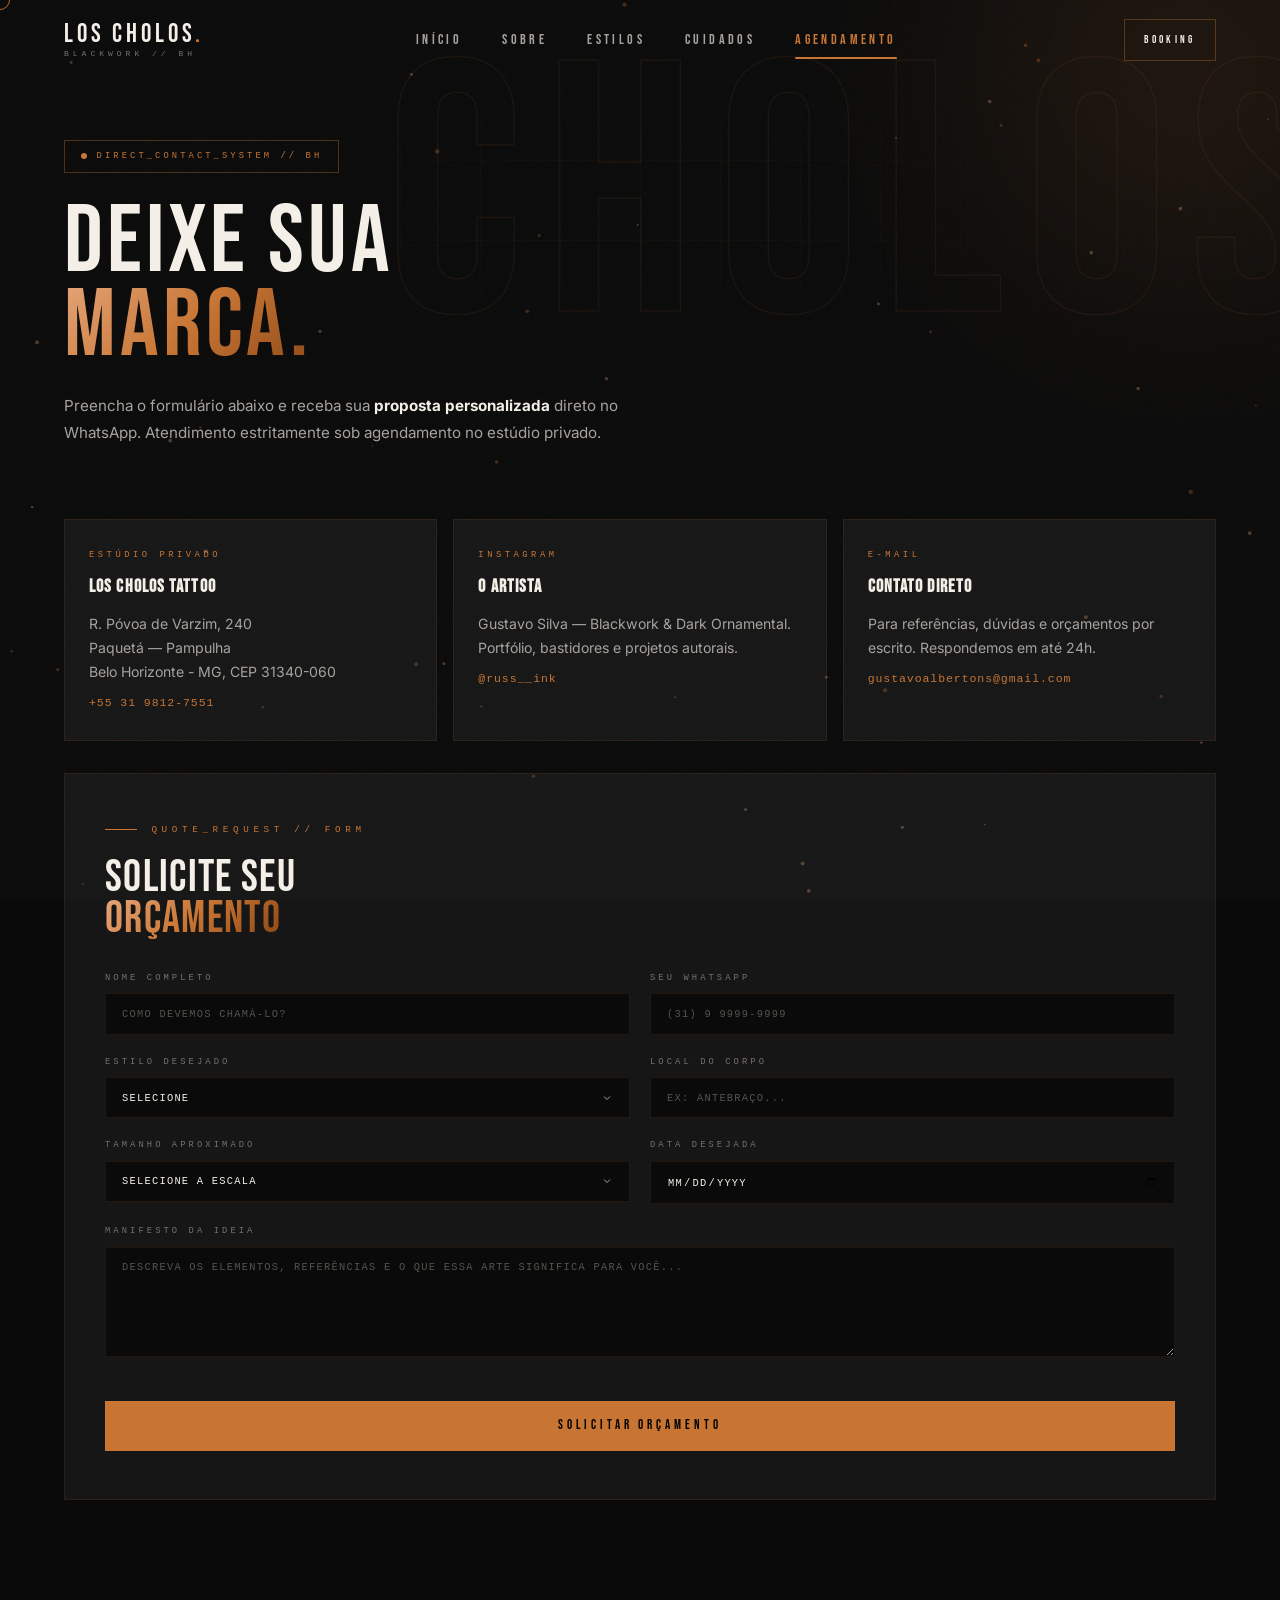
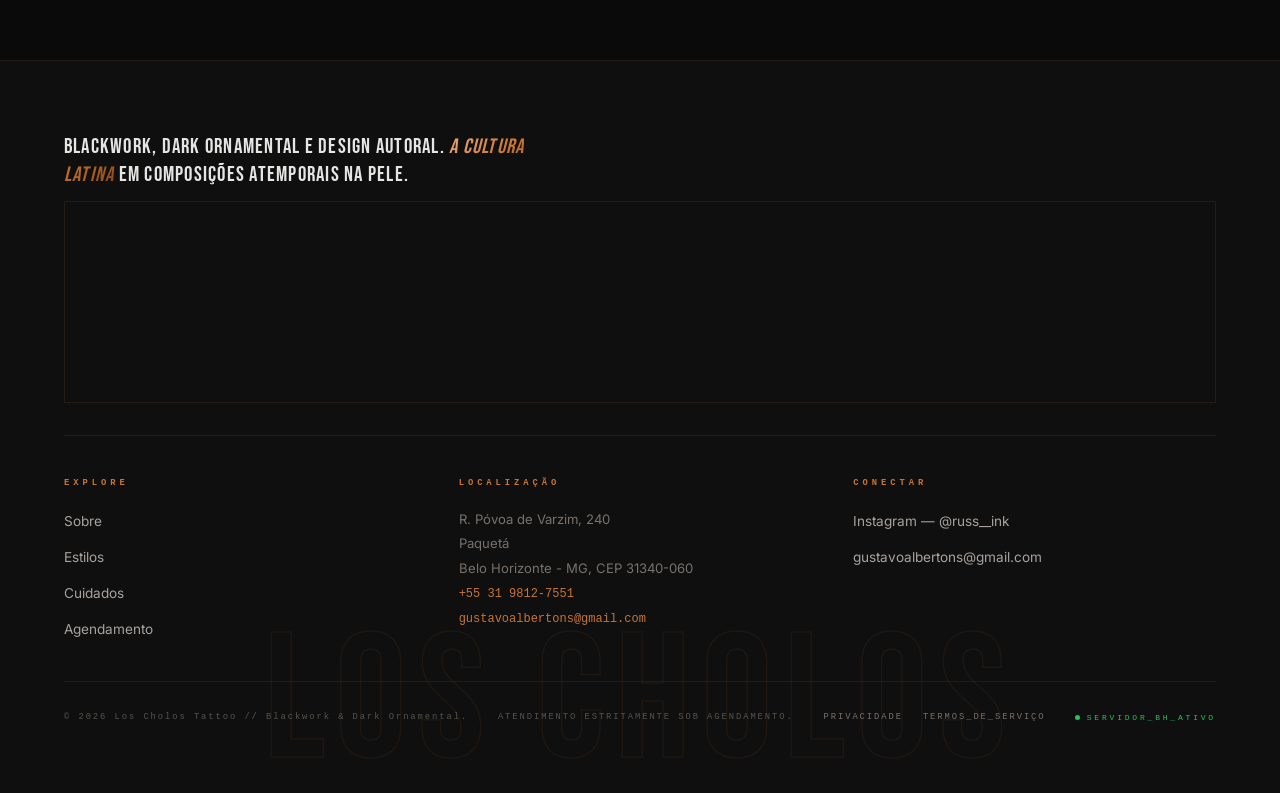
==== agendamento.html @ bd68d91f "Update all pages with new content from C:\gu\ docs" ====
<!DOCTYPE html>
<html lang="pt-BR">
<head>
  <meta charset="UTF-8" />
  <meta name="viewport" content="width=device-width, initial-scale=1.0" />
  <title>Agendamento | Los Cholos Tattoo</title>
  <meta name="description" content="Solicite seu orçamento no Los Cholos Tattoo. Preencha o formulário e receba o atendimento pelo WhatsApp. Estúdio privado em Belo Horizonte - MG." />
  <link rel="icon" href="data:image/svg+xml,%3Csvg xmlns='http://www.w3.org/2000/svg' viewBox='0 0 24 24' fill='%23f59e0b' stroke='%23000000' stroke-width='1.5' stroke-linecap='round' stroke-linejoin='round'%3E%3Cpath d='M11.562 3.266a.5.5 0 0 1 .876 0L15.39 8.87a1 1 0 0 0 1.516.294L21.183 5.5a.5.5 0 0 1 .798.519l-2.834 10.246a1 1 0 0 1-.956.734H5.81a1 1 0 0 1-.957-.734L2.02 6.02a.5.5 0 0 1 .798-.518l4.276 3.664a1 1 0 0 0 1.516-.294z'/%3E%3C/svg%3E" />
  <link rel="stylesheet" href="css/style.css" />
</head>
<body data-page="contact">

  <canvas id="particles-canvas"></canvas>

  <!-- ================= PAGE HERO ================= -->
  <section class="page-hero">
    <span class="watermark wm-page">CHOLOS</span>
    <span class="grid-bg"></span>
    <span class="blob" style="width:420px;height:420px;top:-140px;right:-120px"></span>
    <div class="container" style="position:relative;z-index:1">
      <div class="badge reveal"><span class="dot"></span> Direct_Contact_System // BH</div>
      <h1 class="h-page reveal" style="--rd:.1s;margin-top:1.75rem">Deixe sua<br /><span class="grad">Marca.</span></h1>
      <p class="lead reveal" style="--rd:.2s;margin-top:1.5rem">
        Preencha o formulário abaixo e receba sua <strong>proposta personalizada</strong> direto no WhatsApp. Atendimento estritamente sob agendamento no estúdio privado.
      </p>
    </div>
  </section>

  <!-- ================= CONTATOS ================= -->
  <section class="section" style="padding-top:1rem">
    <div class="container">
      <div class="contact-grid">
        <div class="frame overlay-slide contact-card reveal">
          <span class="label">Estúdio Privado</span>
          <h3>Los Cholos Tattoo</h3>
          <p>R. Póvoa de Varzim, 240<br />Paquetá — Pampulha<br />Belo Horizonte - MG, CEP 31340-060</p>
          <a data-wa="" target="_blank" rel="noopener">+55 31 9812-7551</a>
        </div>
        <div class="frame overlay-slide contact-card reveal" style="--rd:.1s">
          <span class="label">Instagram</span>
          <h3>O Artista</h3>
          <p>Gustavo Silva — Blackwork &amp; Dark Ornamental. Portfólio, bastidores e projetos autorais.</p>
          <a href="https://www.instagram.com/russ__ink/" target="_blank" rel="noopener">@russ__ink</a>
        </div>
        <div class="frame overlay-slide contact-card reveal" style="--rd:.2s">
          <span class="label">E-mail</span>
          <h3>Contato Direto</h3>
          <p>Para referências, dúvidas e orçamentos por escrito. Respondemos em até 24h.</p>
          <a href="mailto:gustavoalbertons@gmail.com">gustavoalbertons@gmail.com</a>
        </div>
      </div>

      <!-- ================= FORMULÁRIO ================= -->
      <div class="frame form-card reveal">
        <div class="section-head" style="margin-bottom:2rem">
          <span class="eyebrow">Quote_Request // Form</span>
          <h2 class="h-section" style="margin-top:1.2rem;font-size:clamp(1.8rem,4vw,2.8rem)">Solicite seu<br /><span class="grad">Orçamento</span></h2>
        </div>

        <form id="quote-form" class="form-grid" novalidate>
          <div class="field">
            <label for="q-name">Nome Completo</label>
            <input id="q-name" name="name" type="text" placeholder="COMO DEVEMOS CHAMÁ-LO?" required autocomplete="name" />
          </div>

          <div class="field">
            <label for="q-whats">Seu WhatsApp</label>
            <input id="q-whats" name="whats" type="tel" placeholder="(31) 9 9999-9999" autocomplete="tel" />
          </div>

          <div class="field">
            <label for="q-style">Estilo Desejado</label>
            <select id="q-style" name="style" required>
              <option value="" selected disabled>SELECIONE</option>
              <option>Blackwork</option>
              <option>Dark Ornamental</option>
              <option>Chicano / Cultura Latina</option>
              <option>Projeto Autoral (Custom)</option>
              <option>Fechamento (Projeto Completo)</option>
              <option>Outro</option>
            </select>
          </div>

          <div class="field">
            <label for="q-placement">Local do Corpo</label>
            <input id="q-placement" name="placement" type="text" placeholder="EX: ANTEBRAÇO..." />
          </div>

          <div class="field">
            <label for="q-size">Tamanho Aproximado</label>
            <select id="q-size" name="size">
              <option value="" selected disabled>SELECIONE A ESCALA</option>
              <option>Pequeno (até 10cm)</option>
              <option>Médio (10-20cm)</option>
              <option>Grande (acima de 20cm)</option>
              <option>Fechamento — Projeto Completo</option>
            </select>
          </div>

          <div class="field">
            <label for="q-date">Data Desejada</label>
            <input id="q-date" name="date" type="date" />
          </div>

          <div class="field full">
            <label for="q-idea">Manifesto da Ideia</label>
            <textarea id="q-idea" name="idea" placeholder="DESCREVA OS ELEMENTOS, REFERÊNCIAS E O QUE ESSA ARTE SIGNIFICA PARA VOCÊ..."></textarea>
          </div>

          <div class="field full">
            <button type="submit" class="btn form-submit">Solicitar Orçamento</button>
          </div>
        </form>
      </div>
    </div>
  </section>

  <script src="js/data.js"></script>
  <script src="js/particles.js"></script>
  <script src="js/main.js"></script>
  <script src="js/contact.js"></script>
</body>
</html>
---- css/style.css ----
/* =========================================================
   LOS CHOLOS TATTOO — Gustavo Silva
   Redesign: Copper / Terracotta palette
   Accent: #C87533 copper | Base: #0a0a0a
   ========================================================= */

@import url('https://fonts.googleapis.com/css2?family=Bebas+Neue&family=Inter:wght@300;400;500;600;700&display=swap');

:root {
  --bg: #0a0a0a;
  --bg-2: #0f0f0f;
  --bg-3: #161616;
  --copper: #C87533;
  --copper-light: #E8A87C;
  --copper-dark: #8B4513;
  --cream: #F5F0E8;
  --white: #ffffff;
  --stone-200: #e7e5e4;
  --stone-300: #d6d3d1;
  --stone-400: #a8a29e;
  --stone-500: #78716c;
  --stone-600: #57534e;
  --stone-800: #292524;
  --red: #ef4444;
  --line: rgba(200, 117, 51, 0.12);
  --line-strong: rgba(200, 117, 51, 0.35);
  --font-display: 'Bebas Neue', Impact, 'Arial Black', sans-serif;
  --font-body: 'Inter', ui-sans-serif, system-ui, sans-serif;
  --font-mono: 'SF Mono', 'Fira Code', 'Cascadia Code', monospace;
  --ease: cubic-bezier(0.16, 1, 0.3, 1);
  --ease-out: cubic-bezier(0.22, 1, 0.36, 1);
}

*, *::before, *::after { box-sizing: border-box; margin: 0; padding: 0; }

html { scroll-behavior: smooth; }

body {
  background: var(--bg);
  color: var(--cream);
  font-family: var(--font-body);
  -webkit-font-smoothing: antialiased;
  overflow-x: hidden;
  line-height: 1.65;
  font-weight: 400;
}

img, video { display: block; max-width: 100%; }

a { color: inherit; text-decoration: none; }

button { font: inherit; color: inherit; background: none; border: 0; cursor: pointer; }

::selection { background: var(--copper); color: #000; }

/* ---------- noise overlay ---------- */
.noise {
  position: fixed;
  inset: 0;
  z-index: 9999;
  pointer-events: none;
  opacity: 0.035;
  background-image: url("data:image/svg+xml,%3Csvg viewBox='0 0 256 256' xmlns='http://www.w3.org/2000/svg'%3E%3Cfilter id='n'%3E%3CfeTurbulence type='fractalNoise' baseFrequency='0.9' numOctaves='4' stitchTiles='stitch'/%3E%3C/filter%3E%3Crect width='100%25' height='100%25' filter='url(%23n)' opacity='1'/%3E%3C/svg%3E");
  background-size: 180px;
}

/* ---------- grid background ---------- */
.grid-bg {
  position: absolute;
  inset: 0;
  pointer-events: none;
  background-image:
    linear-gradient(to right, rgba(200, 117, 51, 0.04) 1px, transparent 1px),
    linear-gradient(to bottom, rgba(200, 117, 51, 0.04) 1px, transparent 1px);
  background-size: 80px 80px;
  mask-image: radial-gradient(ellipse 60% 50% at 50% 40%, #000 20%, transparent 70%);
  -webkit-mask-image: radial-gradient(ellipse 60% 50% at 50% 40%, #000 20%, transparent 70%);
}

/* ---------- blob ---------- */
.blob {
  position: absolute;
  border-radius: 50%;
  filter: blur(120px);
  pointer-events: none;
  opacity: 0.12;
  background: var(--copper);
}

/* ---------- layout ---------- */
.container { width: 100%; max-width: 78rem; margin: 0 auto; padding: 0 1.5rem; }
@media (min-width: 1024px) { .container { padding: 0 3rem; } }

.grid-2 { display: grid; gap: 3rem; align-items: start; }
@media (min-width: 1024px) { .grid-2 { grid-template-columns: 1fr 1fr; gap: 4rem; } }

.grid-3 { display: grid; gap: 1.5rem; }
@media (min-width: 768px) { .grid-3 { grid-template-columns: repeat(3, 1fr); } }

section { position: relative; }

/* ---------- HEADER ---------- */
.site-header {
  position: fixed;
  top: 0; left: 0; right: 0;
  z-index: 100;
  transition: all 0.5s var(--ease);
  border-bottom: 1px solid transparent;
}
.site-header.scrolled {
  background: rgba(10, 10, 10, 0.92);
  -webkit-backdrop-filter: blur(20px);
  backdrop-filter: blur(20px);
  border-color: var(--line);
}
.header-inner {
  display: flex;
  align-items: center;
  justify-content: space-between;
  height: 80px;
}

/* logo */
.logo { display: flex; flex-direction: column; line-height: 1; gap: 3px; }
.logo-name {
  font-family: var(--font-display);
  font-size: 1.6rem;
  letter-spacing: 0.15em;
  text-transform: uppercase;
  color: var(--cream);
}
.logo-name .dot { color: var(--copper); }
.logo-tag {
  font-family: var(--font-mono);
  font-size: 0.5rem;
  letter-spacing: 0.5em;
  color: var(--stone-500);
  text-transform: uppercase;
}

/* nav */
.nav-desktop { display: none; align-items: center; gap: 2.5rem; }
.nav-link {
  position: relative;
  font-family: var(--font-display);
  font-size: 0.85rem;
  letter-spacing: 0.25em;
  text-transform: uppercase;
  color: var(--stone-400);
  padding: 0.5rem 0;
  transition: color 0.3s;
}
.nav-link:hover { color: var(--white); }
.nav-link.active { color: var(--copper); }
.nav-link.active::after {
  content: "";
  position: absolute;
  left: 0; right: 0; bottom: 0;
  height: 2px;
  background: var(--copper);
  border-radius: 1px;
}

.header-actions { display: flex; align-items: center; gap: 1rem; }
.header-actions .icon-link { color: var(--stone-300); transition: color 0.3s; display: none; }
.header-actions .icon-link:hover { color: var(--copper); }

/* ---------- BUTTONS ---------- */
.btn {
  position: relative;
  display: inline-flex;
  align-items: center;
  justify-content: center;
  gap: 0.6rem;
  padding: 0.9rem 2rem;
  background: var(--copper);
  color: #000;
  font-family: var(--font-display);
  font-size: 0.82rem;
  letter-spacing: 0.3em;
  text-transform: uppercase;
  border-radius: 0;
  overflow: hidden;
  isolation: isolate;
  transition: all 0.4s var(--ease);
  white-space: nowrap;
}
.btn::before {
  content: "";
  position: absolute;
  inset: 0;
  z-index: -1;
  background: var(--copper-dark);
  transform: scaleX(0);
  transform-origin: right;
  transition: transform 0.5s var(--ease);
}
.btn:hover { color: var(--cream); }
.btn:hover::before { transform: scaleX(1); transform-origin: left; }
.btn svg { width: 14px; height: 14px; flex-shrink: 0; }

.btn-outline {
  background: transparent;
  color: var(--cream);
  border: 1px solid var(--line-strong);
}
.btn-outline::before { background: var(--copper); }
.btn-outline:hover { color: #000; }

.btn-sm { padding: 0.65rem 1.2rem; font-size: 0.7rem; }

/* burger */
.burger {
  display: flex;
  flex-direction: column;
  gap: 5px;
  padding: 8px;
}
.burger span {
  width: 24px; height: 2px;
  background: var(--cream);
  transition: transform 0.4s var(--ease), opacity 0.3s;
  border-radius: 1px;
}
.burger.open span:nth-child(1) { transform: translateY(7px) rotate(45deg); }
.burger.open span:nth-child(2) { opacity: 0; }
.burger.open span:nth-child(3) { transform: translateY(-7px) rotate(-45deg); }

@media (min-width: 1024px) {
  .nav-desktop { display: flex; }
  .header-actions .icon-link { display: inline-flex; }
  .burger { display: none; }
}

/* ---------- MOBILE DRAWER ---------- */
.drawer {
  position: fixed;
  inset: 0;
  z-index: 99;
  background: rgba(10, 10, 10, 0.98);
  -webkit-backdrop-filter: blur(24px);
  backdrop-filter: blur(24px);
  display: flex;
  flex-direction: column;
  justify-content: space-between;
  padding: 100px 2rem 2.5rem;
  transform: translateX(100%);
  transition: transform 0.6s var(--ease-out);
}
.drawer.open { transform: translateX(0); }
.drawer-nav { display: flex; flex-direction: column; gap: 0.25rem; }
.drawer-nav a {
  font-family: var(--font-display);
  font-size: 2.8rem;
  letter-spacing: 0.08em;
  text-transform: uppercase;
  padding: 0.35rem 0;
  color: var(--stone-400);
  transition: color 0.3s, transform 0.3s var(--ease);
  display: flex;
  align-items: baseline;
  gap: 1rem;
}
.drawer-nav a small {
  font-family: var(--font-mono);
  font-size: 0.55rem;
  letter-spacing: 0.2em;
  color: var(--copper);
}
.drawer-nav a:hover, .drawer-nav a.active { color: var(--white); transform: translateX(10px); }
.drawer-social {
  border-top: 1px solid var(--line);
  padding-top: 1.5rem;
  display: flex;
  flex-direction: column;
  gap: 0.75rem;
}
.drawer-social .label {
  font-family: var(--font-mono);
  font-size: 0.55rem;
  letter-spacing: 0.4em;
  color: var(--stone-500);
}
.drawer-social a {
  font-family: var(--font-display);
  letter-spacing: 0.15em;
  color: var(--stone-300);
}
.drawer-social a:hover { color: var(--copper); }

/* ---------- BADGES ---------- */
.badge {
  display: inline-flex;
  align-items: center;
  gap: 0.6rem;
  padding: 0.5rem 1rem;
  border: 1px solid var(--line-strong);
  font-family: var(--font-mono);
  font-size: 0.55rem;
  letter-spacing: 0.35em;
  text-transform: uppercase;
  color: var(--copper);
}
.badge .dot {
  width: 6px; height: 6px;
  border-radius: 50%;
  background: var(--copper);
  animation: pulse 2s infinite;
}
@keyframes pulse {
  0%, 100% { box-shadow: 0 0 0 0 rgba(200, 117, 51, 0.5); opacity: 1; }
  50% { box-shadow: 0 0 0 6px rgba(200, 117, 51, 0); opacity: 0.6; }
}

.eyebrow {
  font-family: var(--font-mono);
  font-size: 0.58rem;
  letter-spacing: 0.5em;
  text-transform: uppercase;
  color: var(--copper);
  display: flex;
  align-items: center;
  gap: 0.9rem;
}
.eyebrow::before { content: ""; width: 32px; height: 1px; background: var(--copper); }

/* ---------- HEADINGS ---------- */
.grad {
  background: linear-gradient(135deg, var(--copper-light) 0%, var(--copper) 50%, var(--copper-dark) 100%);
  -webkit-background-clip: text;
  background-clip: text;
  color: transparent;
}

.h-hero {
  font-family: var(--font-display);
  font-size: clamp(3.5rem, 11vw, 8rem);
  font-weight: 400;
  line-height: 0.88;
  letter-spacing: 0.04em;
  text-transform: uppercase;
}
.h-hero .ital { font-style: italic; letter-spacing: 0.02em; }

.h-section {
  font-family: var(--font-display);
  font-size: clamp(2.6rem, 7vw, 5rem);
  font-weight: 400;
  line-height: 0.92;
  letter-spacing: 0.03em;
  text-transform: uppercase;
}
.h-page {
  font-family: var(--font-display);
  font-size: clamp(3rem, 8vw, 6rem);
  font-weight: 400;
  line-height: 0.88;
  letter-spacing: 0.04em;
  text-transform: uppercase;
}

/* ---------- WATERMARK ---------- */
.watermark {
  position: absolute;
  z-index: 0;
  font-family: var(--font-display);
  font-weight: 400;
  line-height: 1;
  letter-spacing: 0.06em;
  color: transparent;
  -webkit-text-stroke: 1.5px rgba(200, 117, 51, 0.08);
  opacity: 1;
  pointer-events: none;
  user-select: none;
  white-space: nowrap;
}
.wm-hero { top: 8%; left: -3%; font-size: 35vw; }
.wm-page { top: 5%; right: -5%; font-size: 28vw; }
.wm-footer { font-size: 14vw; left: 50%; transform: translateX(-50%); bottom: 0; }

/* ---------- HERO ---------- */
.hero {
  min-height: 100vh;
  display: flex;
  align-items: center;
  padding: 100px 0 60px;
  overflow: hidden;
}
.hero-inner {
  position: relative;
  z-index: 1;
  display: grid;
  gap: 3rem;
  align-items: center;
}
@media (min-width: 1024px) { .hero-inner { grid-template-columns: 1.15fr 0.85fr; } }

.hero-badge { margin-bottom: 2rem; }

.hero h1 { margin: 1.5rem 0 1.2rem; }

.hero-sub {
  font-family: var(--font-mono);
  font-size: 0.65rem;
  letter-spacing: 0.55em;
  text-transform: uppercase;
  color: var(--stone-400);
}

.hero-bio {
  color: var(--stone-400);
  max-width: 32rem;
  margin: 1.5rem 0 2.5rem;
  font-size: 0.95rem;
  line-height: 1.75;
}
.hero-bio strong { color: var(--cream); font-weight: 600; }

.hero-cta { display: flex; flex-wrap: wrap; gap: 1rem; }

/* artist portrait */
.hero-visual { position: relative; }
.hero-img-wrap {
  position: relative;
  overflow: hidden;
}
.hero-img-wrap::after {
  content: "";
  position: absolute; inset: 0;
  background: linear-gradient(to top, var(--bg) 2%, transparent 35%);
}
.hero-img {
  width: 100%;
  aspect-ratio: 3 / 4;
  object-fit: cover;
  filter: grayscale(0.85) brightness(0.8) contrast(1.15);
  transition: filter 0.8s var(--ease);
}
.hero-img-wrap:hover .hero-img { filter: grayscale(0) brightness(1) contrast(1); }

.float-badge {
  position: absolute;
  left: -1rem; bottom: 2rem;
  background: var(--copper);
  color: #000;
  padding: 1rem 1.3rem;
  display: flex;
  flex-direction: column;
  z-index: 2;
  animation: float 6s ease-in-out infinite;
  box-shadow: 0 0 50px -12px rgba(200, 117, 51, 0.45);
}
.float-badge b {
  font-family: var(--font-display);
  font-size: 1.8rem;
  letter-spacing: 0.02em;
  line-height: 1;
}
.float-badge span {
  font-family: var(--font-mono);
  font-size: 0.5rem;
  letter-spacing: 0.25em;
  text-transform: uppercase;
}
@keyframes float { 0%, 100% { transform: translateY(0); } 50% { transform: translateY(-10px); } }

/* ---------- MARQUEE ---------- */
.marquee {
  overflow: hidden;
  border-top: 1px solid var(--line);
  border-bottom: 1px solid var(--line);
  padding: 1rem 0;
  background: var(--bg-2);
}
.marquee-track {
  display: flex;
  width: max-content;
  animation: marquee 35s linear infinite;
}
.marquee:hover .marquee-track { animation-play-state: paused; }
.marquee-item {
  display: flex;
  align-items: center;
  gap: 2rem;
  padding-right: 2rem;
  font-family: var(--font-display);
  font-size: 1.1rem;
  letter-spacing: 0.4em;
  text-transform: uppercase;
  color: var(--copper);
  white-space: nowrap;
}
.marquee-item em { font-style: normal; color: var(--cream); }
.marquee-item .star { color: var(--stone-600); font-size: 0.7rem; }
@keyframes marquee { to { transform: translateX(-50%); } }

/* ---------- REVEAL ---------- */
.reveal {
  opacity: 0;
  transform: translateY(24px);
  transition: opacity 0.8s var(--ease-out), transform 0.8s var(--ease-out);
  transition-delay: var(--rd, 0s);
}
.reveal.is-visible { opacity: 1; transform: none; }

/* ---------- SECTION ---------- */
.section { padding: 6rem 0; }
.section-head { margin-bottom: 3rem; }
.section-head .eyebrow { margin-bottom: 1.2rem; }

/* ---------- FRAME / CARD ---------- */
.frame {
  position: relative;
  border: 1px solid var(--line);
  background: var(--bg-3);
  transition: border-color 0.5s var(--ease), transform 0.5s var(--ease);
}
.frame:hover { border-color: var(--line-strong); }

.frame::before, .frame::after {
  content: "";
  position: absolute;
  width: 0; height: 0;
  border: 2px solid var(--copper);
  opacity: 0;
  transition: all 0.5s var(--ease);
  z-index: 3;
  pointer-events: none;
}
.frame::before { top: -2px; left: -2px; border-right: 0; border-bottom: 0; }
.frame::after { bottom: -2px; right: -2px; border-left: 0; border-top: 0; }
.frame:hover::before, .frame:hover::after { width: 40px; height: 40px; opacity: 1; }

.overlay-slide {
  position: relative;
  overflow: hidden;
}
.overlay-slide::before {
  content: "";
  position: absolute;
  inset: 0;
  z-index: 1;
  background: linear-gradient(to bottom, rgba(200, 117, 51, 0.1), transparent);
  transform: translateY(-101%);
  transition: transform 0.6s var(--ease);
  pointer-events: none;
}
.overlay-slide:hover::before { transform: translateY(0); }

/* ---------- NUMBERED LIST ---------- */
.num-list { display: grid; gap: 0; }
.num-item {
  display: grid;
  grid-template-columns: auto 1fr;
  gap: 1.5rem;
  padding: 1.5rem 0;
  border-bottom: 1px solid var(--line);
  transition: border-color 0.4s;
}
.num-item:first-child { padding-top: 0; }
.num-item:hover { border-color: var(--line-strong); }
.num-item .n {
  font-family: var(--font-mono);
  font-size: 0.65rem;
  letter-spacing: 0.2em;
  color: var(--copper);
  padding-top: 0.3rem;
}
.num-item h3 {
  font-family: var(--font-display);
  font-size: 1.3rem;
  letter-spacing: 0.06em;
  text-transform: uppercase;
  margin-bottom: 0.35rem;
}
.num-item p { color: var(--stone-500); max-width: 38rem; font-size: 0.9rem; line-height: 1.7; }

/* ---------- TAGS ---------- */
.tags { display: flex; flex-wrap: wrap; gap: 0.5rem; margin-top: 0.75rem; }
.tag {
  font-family: var(--font-mono);
  font-size: 0.52rem;
  letter-spacing: 0.25em;
  text-transform: uppercase;
  border: 1px solid var(--line-strong);
  color: var(--copper);
  padding: 0.35rem 0.6rem;
  transition: all 0.3s;
}
.tag:hover { background: var(--copper); color: #000; }

/* ---------- GALLERY ---------- */
.gallery-grid {
  display: grid;
  grid-template-columns: repeat(auto-fit, minmax(220px, 1fr));
  gap: 1rem;
}

.gallery-item { overflow: hidden; position: relative; }
.gallery-item img {
  width: 100%;
  aspect-ratio: 3 / 4;
  object-fit: cover;
  filter: grayscale(0.8) brightness(0.82) contrast(1.12);
  transition: filter 0.6s var(--ease), transform 0.8s var(--ease);
}
.gallery-item:hover img { filter: grayscale(0) brightness(1) contrast(1); transform: scale(1.03); }

/* ---------- SLIDER ---------- */
.slider { position: relative; }
.slider-viewport {
  display: flex;
  overflow-x: auto;
  scroll-snap-type: x mandatory;
  gap: 1.25rem;
  padding-bottom: 1rem;
  scrollbar-width: none;
  scroll-behavior: smooth;
}
.slider-viewport::-webkit-scrollbar { display: none; }
.slide {
  scroll-snap-align: start;
  flex: 0 0 100%;
  max-width: 100%;
}
@media (min-width: 768px) { .slide { flex: 0 0 62%; } }

.slider-head { display: flex; align-items: center; justify-content: space-between; margin-bottom: 1.5rem; }
.slider-count {
  font-family: var(--font-mono);
  font-size: 0.6rem;
  letter-spacing: 0.4em;
  color: var(--stone-500);
  text-transform: uppercase;
}
.slider-count b { color: var(--copper); font-weight: 600; }
.slider-nav { display: flex; gap: 0.5rem; }
.slider-btn {
  width: 44px; height: 44px;
  border: 1px solid var(--line);
  display: flex; align-items: center; justify-content: center;
  color: var(--stone-300);
  transition: all 0.3s;
}
.slider-btn:hover { border-color: var(--copper); color: var(--copper); }
.slider-btn:disabled { opacity: 0.25; pointer-events: none; }
.slider-btn svg { width: 15px; height: 15px; }

/* project card */
.project-card { position: relative; padding: 1.5rem; overflow: hidden; }
.project-num {
  position: absolute;
  top: 0.75rem; right: 1rem;
  font-family: var(--font-display);
  font-size: 4.5rem;
  color: transparent;
  -webkit-text-stroke: 1px rgba(200, 117, 51, 0.25);
  line-height: 1;
  z-index: 2;
  pointer-events: none;
}
.project-media { overflow: hidden; position: relative; background: #000; }
.project-media img {
  width: 100%;
  aspect-ratio: 16 / 10;
  object-fit: cover;
  filter: grayscale(0.8) brightness(0.8) contrast(1.15);
  transition: filter 0.6s var(--ease);
}
.project-card:hover .project-media img { filter: grayscale(0) brightness(1) contrast(1); }
.project-label {
  font-family: var(--font-mono);
  font-size: 0.55rem;
  letter-spacing: 0.4em;
  text-transform: uppercase;
  color: var(--copper);
  margin: 1rem 0 0.4rem;
}
.project-card h3 {
  font-family: var(--font-display);
  font-size: 1.5rem;
  letter-spacing: 0.06em;
  text-transform: uppercase;
}
.project-card p { color: var(--stone-400); font-size: 0.88rem; margin-top: 0.5rem; max-width: 34rem; line-height: 1.7; }

/* ---------- STATS ---------- */
.stats {
  background: var(--copper);
  color: #000;
  display: grid;
  grid-template-columns: repeat(3, 1fr);
}
.stats-item { padding: 2rem 1.25rem; text-align: center; border-right: 1px solid rgba(0, 0, 0, 0.12); }
.stats-item:last-child { border-right: 0; }
.stats-item b {
  display: block;
  font-family: var(--font-display);
  font-size: 3.2rem;
  letter-spacing: 0.02em;
  line-height: 1;
}
.stats-item span {
  font-family: var(--font-mono);
  font-size: 0.55rem;
  letter-spacing: 0.3em;
  text-transform: uppercase;
  margin-top: 0.3rem;
  display: block;
}
@media (max-width: 640px) { .stats-item b { font-size: 2.4rem; } }

/* ---------- VALUE CARDS ---------- */
.value-grid { display: grid; grid-template-columns: 1fr; gap: 1rem; }
@media (min-width: 768px) { .value-grid { grid-template-columns: repeat(2, 1fr); } }
@media (min-width: 1024px) { .value-grid { grid-template-columns: repeat(4, 1fr); } }
.value-card { padding: 1.75rem 1.5rem; }
.value-card .icon { color: var(--copper); margin-bottom: 1rem; }
.value-card .icon svg { width: 24px; height: 24px; }
.value-card h3 {
  font-family: var(--font-display);
  font-size: 1.05rem;
  letter-spacing: 0.08em;
  text-transform: uppercase;
  margin-bottom: 0.5rem;
}
.value-card p { color: var(--stone-500); font-size: 0.85rem; line-height: 1.7; }

/* ---------- CHECKLIST ---------- */
.checklist { display: grid; gap: 0.7rem; margin-top: 1.5rem; }
.checklist li {
  display: flex;
  align-items: center;
  gap: 0.8rem;
  font-family: var(--font-mono);
  font-size: 0.65rem;
  letter-spacing: 0.2em;
  text-transform: uppercase;
  color: var(--stone-300);
}
.checklist li::before {
  content: "\2713";
  width: 18px;
  height: 18px;
  flex-shrink: 0;
  display: inline-flex;
  align-items: center;
  justify-content: center;
  border: 1px solid var(--copper);
  color: var(--copper);
  font-size: 0.65rem;
}

/* ---------- CARE CARDS ---------- */
.care-grid { display: grid; grid-template-columns: 1fr; gap: 1rem; }
@media (min-width: 768px) { .care-grid { grid-template-columns: repeat(3, 1fr); } }
.care-card { padding: 1.75rem 1.5rem; }
.care-card .step {
  font-family: var(--font-mono);
  font-size: 0.55rem;
  letter-spacing: 0.35em;
  color: var(--copper);
}
.care-card h3 {
  font-family: var(--font-display);
  font-size: 1.25rem;
  letter-spacing: 0.06em;
  text-transform: uppercase;
  margin: 0.6rem 0 0.5rem;
}
.care-card p { color: var(--stone-500); font-size: 0.88rem; line-height: 1.7; }

/* ---------- DANGER ZONE ---------- */
.danger {
  border: 1px solid rgba(239, 68, 68, 0.2);
  background: rgba(239, 68, 68, 0.03);
  padding: 2rem 1.75rem;
}
.danger-head { display: flex; align-items: center; gap: 0.8rem; margin-bottom: 1.5rem; }
.danger-head svg { width: 22px; height: 22px; color: var(--red); }
.danger-head h3 {
  font-family: var(--font-display);
  font-size: 1.4rem;
  letter-spacing: 0.06em;
  text-transform: uppercase;
  color: var(--red);
}
.danger ul { display: grid; gap: 0.8rem; }
@media (min-width: 768px) { .danger ul { grid-template-columns: repeat(2, 1fr); } }
.danger li {
  display: flex; gap: 0.6rem; align-items: flex-start;
  color: var(--stone-300); font-size: 0.9rem;
  padding-left: 1rem;
  position: relative;
}
.danger li::before { content: "\00D7"; position: absolute; left: 0; color: var(--red); font-weight: 700; }

/* ---------- FORM ---------- */
.form-card { padding: 2rem 1.75rem; }
@media (min-width: 768px) { .form-card { padding: 3rem 2.5rem; } }
.form-grid { display: grid; grid-template-columns: 1fr; gap: 1.25rem; }
@media (min-width: 768px) { .form-grid { grid-template-columns: 1fr 1fr; } }
.field { display: flex; flex-direction: column; gap: 0.5rem; }
.field.full { grid-column: 1 / -1; }
.field label {
  font-family: var(--font-mono);
  font-size: 0.55rem;
  letter-spacing: 0.35em;
  text-transform: uppercase;
  color: var(--stone-500);
}
.field input, .field select, .field textarea {
  background: var(--bg);
  border: 1px solid var(--line);
  color: var(--cream);
  padding: 0.85rem 1rem;
  font-family: var(--font-mono);
  font-size: 0.65rem;
  letter-spacing: 0.12em;
  text-transform: uppercase;
  border-radius: 0;
  outline: none;
  transition: border-color 0.3s, box-shadow 0.3s;
  width: 100%;
  -webkit-appearance: none;
  appearance: none;
}
.field input:focus, .field select:focus, .field textarea:focus {
  border-color: var(--copper);
  box-shadow: 0 0 0 1px rgba(200, 117, 51, 0.3);
}
.field input::placeholder, .field textarea::placeholder { color: var(--stone-600); }
.field select {
  background-image: url("data:image/svg+xml,%3Csvg xmlns='http://www.w3.org/2000/svg' width='12' height='12' viewBox='0 0 24 24' fill='none' stroke='%23a8a29e' stroke-width='2'%3E%3Cpath d='m6 9 6 6 6-6'/%3E%3C/svg%3E");
  background-repeat: no-repeat;
  background-position: right 1rem center;
  padding-right: 2.4rem;
  cursor: pointer;
}
.field select option { background: var(--bg-3); color: var(--cream); text-transform: none; }
.field textarea { resize: vertical; min-height: 110px; }
.form-submit { margin-top: 1.5rem; width: 100%; }

/* ---------- CONTACT CARDS ---------- */
.contact-grid { display: grid; grid-template-columns: 1fr; gap: 1rem; margin-bottom: 2rem; }
@media (min-width: 768px) { .contact-grid { grid-template-columns: repeat(3, 1fr); } }
.contact-card { padding: 1.75rem 1.5rem; display: flex; flex-direction: column; gap: 0.6rem; }
.contact-card .label {
  font-family: var(--font-mono);
  font-size: 0.55rem;
  letter-spacing: 0.4em;
  text-transform: uppercase;
  color: var(--copper);
}
.contact-card h3 {
  font-family: var(--font-display);
  font-size: 1.15rem;
  letter-spacing: 0.06em;
  text-transform: uppercase;
}
.contact-card p { color: var(--stone-400); font-size: 0.88rem; line-height: 1.7; }
.contact-card a { color: var(--copper); font-family: var(--font-mono); font-size: 0.72rem; letter-spacing: 0.08em; }
.contact-card a:hover { text-decoration: underline; }

/* ---------- SKILL TAGS ---------- */
.skill-tags { display: flex; flex-wrap: wrap; gap: 0.6rem; }
.skill-tag {
  padding: 0.85rem 1.2rem;
  border: 1px solid var(--line);
  font-family: var(--font-display);
  font-size: 0.75rem;
  letter-spacing: 0.15em;
  text-transform: uppercase;
  color: var(--stone-300);
  display: inline-flex;
  align-items: center;
  gap: 0.6rem;
  transition: all 0.3s var(--ease);
  background: var(--bg-3);
}
.skill-tag small { font-family: var(--font-mono); color: var(--copper); font-size: 0.5rem; }
.skill-tag:hover { border-color: var(--copper); color: var(--white); transform: translateY(-2px); }

/* ---------- PAGE HEADER ---------- */
.page-hero { padding: 140px 0 3.5rem; overflow: hidden; }
.page-hero .eyebrow { margin-bottom: 1.2rem; }
.page-hero h1 { margin-bottom: 1.2rem; }
.page-hero p.lead { color: var(--stone-400); max-width: 38rem; font-size: 0.95rem; line-height: 1.75; }
.page-hero .lead strong { color: var(--cream); }

/* ---------- MISC ---------- */
.back-link {
  display: inline-flex; align-items: center; gap: 0.5rem;
  font-family: var(--font-mono); font-size: 0.6rem; letter-spacing: 0.3em; text-transform: uppercase;
  color: var(--stone-400); margin-bottom: 2rem; transition: all 0.3s;
}
.back-link:hover { color: var(--copper); gap: 0.8rem; }

.mono-note {
  font-family: var(--font-mono);
  font-size: 0.58rem;
  letter-spacing: 0.22em;
  text-transform: uppercase;
  color: var(--stone-600);
}

.panel-text { color: var(--stone-400); font-size: 1rem; max-width: 32rem; line-height: 1.75; }
.panel-text strong { color: var(--cream); }

.cta-strip { text-align: center; }
.cta-strip .serif { font-family: Georgia, 'Times New Roman', serif; font-style: italic; text-transform: none; letter-spacing: 0; }
.cta-strip .h-section { margin-bottom: 1rem; }

/* ---------- FOOTER ---------- */
.site-footer {
  position: relative;
  overflow: hidden;
  background: var(--bg-2);
  border-top: 1px solid var(--line);
  margin-top: 4rem;
}
.footer-top { position: relative; z-index: 1; padding: 4.5rem 0 2.5rem; }
.footer-tag {
  font-family: var(--font-display);
  font-size: 1.3rem;
  letter-spacing: 0.06em;
  max-width: 32rem;
  color: var(--stone-200);
  line-height: 1.35;
  margin-bottom: 0.75rem;
  text-transform: uppercase;
}
.footer-tag .grad { font-style: italic; }
.footer-seal {
  font-family: var(--font-mono);
  font-size: 0.5rem;
  letter-spacing: 0.4em;
  color: var(--stone-600);
  text-transform: uppercase;
}
.footer-map {
  margin-bottom: 2rem;
  border: 1px solid var(--line);
  overflow: hidden;
}
.footer-map iframe {
  display: block;
  width: 100%;
  height: 200px;
}
.footer-grid {
  display: grid;
  grid-template-columns: 1fr;
  gap: 2rem;
  padding: 2.5rem 0;
  border-top: 1px solid var(--line);
  border-bottom: 1px solid var(--line);
  position: relative;
  z-index: 1;
}
@media (min-width: 768px) { .footer-grid { grid-template-columns: repeat(3, 1fr); } }
.footer-col h4 {
  font-family: var(--font-mono);
  font-size: 0.55rem;
  letter-spacing: 0.45em;
  text-transform: uppercase;
  color: var(--copper);
  margin-bottom: 1rem;
}
.footer-col ul { list-style: none; display: grid; gap: 0.6rem; }
.footer-col a {
  color: var(--stone-400);
  font-size: 0.85rem;
  transition: color 0.3s, padding-left 0.3s;
}
.footer-col a:hover { color: var(--copper); padding-left: 5px; }
.footer-col p { color: var(--stone-500); font-size: 0.82rem; line-height: 1.85; }
.footer-col p a { font-family: var(--font-mono); font-size: 0.75rem; color: var(--copper); }
.footer-col p a:hover { color: var(--copper-light); }
.footer-bottom {
  position: relative;
  z-index: 1;
  display: flex;
  flex-wrap: wrap;
  gap: 1rem;
  align-items: center;
  justify-content: space-between;
  padding: 1.75rem 0;
}
.footer-bottom p {
  font-family: var(--font-mono);
  font-size: 0.55rem;
  letter-spacing: 0.22em;
  color: var(--stone-600);
}
.footer-bottom .links { display: flex; gap: 1.25rem; }
.footer-bottom .links a {
  font-family: var(--font-mono);
  font-size: 0.55rem;
  letter-spacing: 0.22em;
  color: var(--stone-500);
  text-transform: uppercase;
}
.footer-bottom .links a:hover { color: var(--copper); }
.footer-status {
  font-family: var(--font-mono);
  font-size: 0.5rem;
  letter-spacing: 0.35em;
  color: #22c55e;
  text-transform: uppercase;
  display: inline-flex;
  align-items: center;
  gap: 0.4rem;
}
.footer-status::before {
  content: "";
  width: 5px; height: 5px;
  border-radius: 50%;
  background: #22c55e;
  animation: pulse 2s infinite;
}

@media (max-width: 640px) {
  .footer-bottom { flex-direction: column; align-items: flex-start; gap: 0.6rem; }
}

/* =========================================================
   NEW LAYOUT — Los Cholos Redesign
   ========================================================= */

/* ---------- BTN GHOST ---------- */
.btn-ghost {
  background: transparent;
  color: var(--cream);
  border: 1px solid rgba(255,255,255,0.2);
}
.btn-ghost::before { background: rgba(255,255,255,0.1); }
.btn-ghost:hover { color: #fff; }

/* ---------- ABOUT SPLIT ---------- */
.about-split-grid {
  display: grid;
  gap: 3rem;
  align-items: center;
}
@media (min-width: 1024px) {
  .about-split-grid {
    grid-template-columns: 1fr 1.2fr;
    gap: 5rem;
  }
}
.about-split-img {
  position: relative;
  overflow: hidden;
  border: 1px solid var(--line);
}
.about-split-img img {
  width: 100%;
  aspect-ratio: 4/5;
  object-fit: cover;
  filter: grayscale(0.6) brightness(0.85) contrast(1.1);
  transition: filter 0.8s var(--ease);
}
.about-split-img:hover img {
  filter: grayscale(0) brightness(1) contrast(1);
}
.about-split-stats {
  display: flex;
  gap: 3rem;
  margin-top: 2rem;
  padding-top: 2rem;
  border-top: 1px solid var(--line);
}
.about-stat {
  display: flex;
  flex-direction: column;
  gap: 0.3rem;
}
.about-stat-num {
  font-family: var(--font-display);
  font-size: 2.5rem;
  color: var(--copper);
  line-height: 1;
}
.about-stat-label {
  font-family: var(--font-mono);
  font-size: 0.5rem;
  letter-spacing: 0.3em;
  text-transform: uppercase;
  color: var(--stone-500);
}

/* ---------- SERVICES STACK ---------- */
.services-stack {
  display: grid;
  gap: 1px;
  background: var(--line);
  border: 1px solid var(--line);
}
.service-stack-item {
  display: grid;
  grid-template-columns: auto 1fr auto;
  gap: 2rem;
  align-items: center;
  padding: 2rem;
  background: var(--bg-2);
  transition: background 0.4s;
}
@media (max-width: 768px) {
  .service-stack-item {
    grid-template-columns: 1fr;
    gap: 1rem;
  }
}
.service-stack-item:hover {
  background: var(--bg-3);
}
.service-stack-num {
  font-family: var(--font-display);
  font-size: 3rem;
  color: transparent;
  -webkit-text-stroke: 1px var(--copper);
  line-height: 1;
  opacity: 0.5;
}
.service-stack-content h3 {
  font-family: var(--font-display);
  font-size: 1.5rem;
  letter-spacing: 0.06em;
  text-transform: uppercase;
  margin-bottom: 0.5rem;
}
.service-stack-content p {
  color: var(--stone-400);
  font-size: 0.9rem;
  line-height: 1.7;
  max-width: 400px;
}

/* ---------- LOCATION GRID ---------- */
.location-grid {
  display: grid;
  gap: 3rem;
}
@media (min-width: 1024px) {
  .location-grid {
    grid-template-columns: 1fr 1.5fr;
    gap: 4rem;
    align-items: center;
  }
}

/* ---------- CTA FINAL ---------- */
.cta-final {
  padding: 8rem 0;
  position: relative;
  overflow: hidden;
}
.cta-final-bg {
  position: absolute;
  inset: 0;
  background: linear-gradient(135deg, var(--copper) 0%, var(--copper-dark) 100%);
  opacity: 0.08;
}
.cta-final-title {
  font-family: var(--font-display);
  font-size: clamp(2.5rem, 7vw, 5rem);
  font-weight: 400;
  line-height: 0.92;
  letter-spacing: 0.03em;
  text-transform: uppercase;
}
.cta-final-text {
  color: var(--stone-400);
  font-size: 1.05rem;
  margin-top: 1rem;
  max-width: 500px;
  margin-left: auto;
  margin-right: auto;
}
.cta-final-buttons {
  display: flex;
  flex-wrap: wrap;
  gap: 1rem;
  justify-content: center;
  margin-top: 2.5rem;
}

/* ---------- HERO DRAMATIC ---------- */
.hero-dramatic {
  position: relative;
  min-height: 100vh;
  display: flex;
  align-items: flex-end;
  overflow: hidden;
  padding-bottom: 4rem;
}
.hero-dramatic-bg {
  position: absolute;
  inset: 0;
}
.hero-dramatic-bg img {
  width: 100%;
  height: 100%;
  object-fit: cover;
  object-position: center 20%;
  filter: grayscale(0.7) brightness(0.35) contrast(1.2);
}
.hero-dramatic-overlay {
  position: absolute;
  inset: 0;
  background: linear-gradient(to top, rgba(10,10,10,1) 0%, rgba(10,10,10,0.6) 40%, rgba(10,10,10,0.3) 100%);
}
.hero-dramatic-grid {
  position: absolute;
  inset: 0;
  background-image:
    linear-gradient(to right, rgba(200, 117, 51, 0.03) 1px, transparent 1px),
    linear-gradient(to bottom, rgba(200, 117, 51, 0.03) 1px, transparent 1px);
  background-size: 60px 60px;
  mask-image: radial-gradient(ellipse 70% 60% at 50% 50%, #000 20%, transparent 70%);
  -webkit-mask-image: radial-gradient(ellipse 70% 60% at 50% 50%, #000 20%, transparent 70%);
}
.hero-dramatic-content {
  position: relative;
  z-index: 1;
  display: grid;
  gap: 3rem;
  align-items: end;
  padding-top: 120px;
}
@media (min-width: 1024px) {
  .hero-dramatic-content {
    grid-template-columns: 1.5fr 1fr;
    gap: 4rem;
  }
}
.hero-dramatic-badge {
  display: inline-flex;
  align-items: center;
  gap: 0.6rem;
  padding: 0.5rem 1rem;
  border: 1px solid rgba(200, 117, 51, 0.35);
  font-family: var(--font-mono);
  font-size: 0.55rem;
  letter-spacing: 0.35em;
  text-transform: uppercase;
  color: var(--copper);
  margin-bottom: 2rem;
  backdrop-filter: blur(10px);
  background: rgba(10, 10, 10, 0.3);
}
.hero-dramatic-title {
  font-family: var(--font-display);
  font-size: clamp(5rem, 15vw, 12rem);
  font-weight: 400;
  line-height: 0.85;
  letter-spacing: 0.02em;
  text-transform: uppercase;
  display: flex;
  flex-direction: column;
}
.hero-dramatic-line {
  display: block;
}
.hero-dramatic-accent {
  color: transparent;
  -webkit-text-stroke: 2px var(--copper);
}
.hero-dramatic-sub {
  font-family: var(--font-mono);
  font-size: 0.65rem;
  letter-spacing: 0.55em;
  text-transform: uppercase;
  color: var(--copper-light);
  margin-top: 2rem;
}
.hero-dramatic-right {
  padding-bottom: 1rem;
}
.hero-dramatic-desc {
  color: var(--stone-300);
  font-size: 1.05rem;
  line-height: 1.8;
  max-width: 400px;
}
.hero-dramatic-cta {
  display: flex;
  flex-wrap: wrap;
  gap: 1rem;
  margin-top: 2rem;
}
.hero-dramatic-scroll {
  position: absolute;
  bottom: 2rem;
  right: 2rem;
  display: flex;
  flex-direction: column;
  align-items: center;
  gap: 0.5rem;
  z-index: 2;
}
.hero-dramatic-scroll span {
  font-family: var(--font-mono);
  font-size: 0.5rem;
  letter-spacing: 0.3em;
  text-transform: uppercase;
  color: var(--stone-500);
  writing-mode: vertical-rl;
}
.hero-dramatic-scroll-line {
  width: 1px;
  height: 40px;
  background: var(--copper);
  animation: scrollPulse 2s ease-in-out infinite;
}
@keyframes scrollPulse {
  0%, 100% { opacity: 1; transform: scaleY(1); }
  50% { opacity: 0.5; transform: scaleY(0.6); }
}

/* ---------- INTRO SECTION ---------- */
.intro-grid {
  display: grid;
  gap: 2rem;
}
@media (min-width: 768px) {
  .intro-grid {
    grid-template-columns: 200px 1fr;
    gap: 4rem;
  }
}
.intro-title {
  font-family: var(--font-display);
  font-size: clamp(2rem, 4vw, 3rem);
  font-weight: 400;
  line-height: 1.1;
  letter-spacing: 0.02em;
  text-transform: uppercase;
}
.intro-text {
  color: var(--stone-400);
  font-size: 1rem;
  line-height: 1.8;
  margin-top: 1.5rem;
  max-width: 500px;
}
.intro-stats {
  display: grid;
  grid-template-columns: repeat(3, 1fr);
  gap: 2rem;
  margin-top: 2.5rem;
  padding-top: 2rem;
  border-top: 1px solid var(--line);
}
.intro-stat {
  display: flex;
  flex-direction: column;
  gap: 0.3rem;
}
.intro-stat-num {
  font-family: var(--font-display);
  font-size: 2.5rem;
  color: var(--copper);
  line-height: 1;
}
.intro-stat-label {
  font-family: var(--font-mono);
  font-size: 0.5rem;
  letter-spacing: 0.25em;
  text-transform: uppercase;
  color: var(--stone-500);
}

/* ---------- FEATURED SECTION ---------- */
.featured-header {
  text-align: center;
  max-width: 600px;
  margin: 0 auto 3rem;
}
.featured-header .eyebrow {
  justify-content: center;
}

/* ---------- PROCESS SECTION ---------- */
.process-header {
  text-align: center;
  max-width: 600px;
  margin: 0 auto 4rem;
}
.process-grid {
  display: grid;
  grid-template-columns: 1fr;
  gap: 1px;
  background: var(--line);
  border: 1px solid var(--line);
}
@media (min-width: 768px) {
  .process-grid {
    grid-template-columns: repeat(4, 1fr);
    gap: 0;
  }
}
.process-step {
  position: relative;
  padding: 2.5rem 2rem;
  background: var(--bg-2);
  text-align: center;
  transition: background 0.4s;
}
.process-step:hover {
  background: var(--bg-3);
}
.process-step-num {
  position: absolute;
  top: 1rem;
  left: 1rem;
  font-family: var(--font-display);
  font-size: 3rem;
  color: transparent;
  -webkit-text-stroke: 1px rgba(200, 117, 51, 0.2);
  line-height: 1;
}
.process-step-icon {
  color: var(--copper);
  margin-bottom: 1.5rem;
}
.process-step-icon svg {
  width: 32px;
  height: 32px;
}
.process-step h3 {
  font-family: var(--font-display);
  font-size: 1.2rem;
  letter-spacing: 0.06em;
  text-transform: uppercase;
  margin-bottom: 0.75rem;
}
.process-step p {
  color: var(--stone-500);
  font-size: 0.85rem;
  line-height: 1.7;
}

/* ---------- LOCATION DETAILS ---------- */
.location-details {
  display: grid;
  gap: 1rem;
}
.location-detail {
  display: flex;
  flex-direction: column;
  gap: 0.3rem;
  padding-bottom: 1rem;
  border-bottom: 1px solid var(--line);
}
.location-detail:last-child {
  border-bottom: 0;
  padding-bottom: 0;
}
.location-detail-label {
  font-family: var(--font-mono);
  font-size: 0.5rem;
  letter-spacing: 0.35em;
  text-transform: uppercase;
  color: var(--copper);
}
.location-detail-value {
  color: var(--cream);
  font-size: 0.95rem;
}

/* =========================================================
   EFFECTS & INTERACTIONS — Los Cholos
   ========================================================= */

/* ---------- CUSTOM CURSOR ---------- */
.cursor {
  position: fixed;
  width: 20px;
  height: 20px;
  border: 1px solid var(--copper);
  border-radius: 50%;
  pointer-events: none;
  z-index: 99999;
  transition: transform 0.15s ease-out, opacity 0.15s ease-out, background 0.2s, border-color 0.2s;
  transform: translate(-50%, -50%);
  mix-blend-mode: difference;
}
.cursor.hidden { opacity: 0; }
.cursor.active { 
  transform: translate(-50%, -50%) scale(2.5); 
  background: rgba(200, 117, 51, 0.15);
  border-color: var(--copper-light);
}
.cursor.pointer { 
  transform: translate(-50%, -50%) scale(1.8); 
  background: var(--copper);
  border-color: var(--copper);
}
.cursor.pointer::after {
  content: "";
  position: absolute;
  inset: 4px;
  border-radius: 50%;
  background: #000;
}
.cursor-text {
  font-family: var(--font-mono);
  font-size: 0.5rem;
  letter-spacing: 0.15em;
  text-transform: uppercase;
  color: #fff;
  position: absolute;
  white-space: nowrap;
  pointer-events: none;
  opacity: 0;
  transition: opacity 0.2s;
}
.cursor.active .cursor-text { opacity: 1; }
@media (max-width: 1024px) {
  .cursor, .cursor-text { display: none; }
}

/* ---------- MAGNETIC BUTTON ---------- */
.magnetic {
  position: relative;
  display: inline-flex;
}
.magnetic-inner {
  transition: transform 0.3s cubic-bezier(0.23, 1, 0.32, 1);
}

/* ---------- TEXT REVEAL ---------- */
.text-reveal {
  overflow: hidden;
}
.text-reveal-inner {
  transform: translateY(100%);
  animation: textReveal 0.8s cubic-bezier(0.23, 1, 0.32, 1) forwards;
  animation-delay: var(--rd, 0s);
}
@keyframes textReveal {
  to { transform: translateY(0); }
}

/* ---------- STAGGER CHILDREN ---------- */
.stagger > * {
  opacity: 0;
  transform: translateY(20px);
}
.stagger.is-visible > * {
  animation: staggerIn 0.6s cubic-bezier(0.23, 1, 0.32, 1) forwards;
}
.stagger.is-visible > *:nth-child(1) { animation-delay: 0s; }
.stagger.is-visible > *:nth-child(2) { animation-delay: 0.08s; }
.stagger.is-visible > *:nth-child(3) { animation-delay: 0.16s; }
.stagger.is-visible > *:nth-child(4) { animation-delay: 0.24s; }
.stagger.is-visible > *:nth-child(5) { animation-delay: 0.32s; }
@keyframes staggerIn {
  to { opacity: 1; transform: translateY(0); }
}

/* ---------- HOVER LIFT ---------- */
.hover-lift {
  transition: transform 0.4s cubic-bezier(0.23, 1, 0.32, 1), box-shadow 0.4s;
}
.hover-lift:hover {
  transform: translateY(-4px);
  box-shadow: 0 20px 40px -12px rgba(0, 0, 0, 0.4);
}

/* ---------- HOVER GLOW ---------- */
.hover-glow {
  position: relative;
  overflow: hidden;
}
.hover-glow::before {
  content: "";
  position: absolute;
  inset: 0;
  background: radial-gradient(circle at var(--mouse-x, 50%) var(--mouse-y, 50%), rgba(200, 117, 51, 0.15) 0%, transparent 50%);
  opacity: 0;
  transition: opacity 0.4s;
  pointer-events: none;
}
.hover-glow:hover::before {
  opacity: 1;
}

/* ---------- LINE DRAW ---------- */
.line-draw {
  position: relative;
}
.line-draw::after {
  content: "";
  position: absolute;
  bottom: 0;
  left: 0;
  width: 0;
  height: 1px;
  background: var(--copper);
  transition: width 0.4s cubic-bezier(0.23, 1, 0.32, 1);
}
.line-draw:hover::after {
  width: 100%;
}

/* ---------- SCALE IMAGE ---------- */
.scale-img {
  overflow: hidden;
}
.scale-img img {
  transition: transform 0.6s cubic-bezier(0.23, 1, 0.32, 1);
}
.scale-img:hover img {
  transform: scale(1.05);
}

/* ---------- TILT CARD ---------- */
.tilt-card {
  transform-style: preserve-3d;
  perspective: 1000px;
}
.tilt-card-inner {
  transition: transform 0.4s cubic-bezier(0.23, 1, 0.32, 1);
}

/* ---------- MARQUEE SPEED ---------- */
.marquee:hover .marquee-track {
  animation-duration: 15s;
}

/* ---------- NUMBER COUNTER ---------- */
.count-up {
  display: inline-block;
}

/* ---------- BLUR REVEAL ---------- */
.blur-reveal {
  filter: blur(8px);
  opacity: 0;
  transition: filter 0.8s, opacity 0.8s;
}
.blur-reveal.is-visible {
  filter: blur(0);
  opacity: 1;
}

html {
  scroll-behavior: smooth;
}

/* ---------- PARTICLES CANVAS ---------- */
#particles-canvas {
  position: fixed !important;
  top: 0 !important;
  left: 0 !important;
  pointer-events: none !important;
  z-index: 1 !important;
}

/* ---------- SEPARATOR LINE ---------- */
.separator {
  width: 60px;
  height: 2px;
  background: var(--copper);
  margin: 2rem 0;
}

/* ---------- HORIZONTAL SCROLL TEXT ---------- */
.scroll-text {
  font-family: var(--font-display);
  font-size: clamp(4rem, 10vw, 8rem);
  text-transform: uppercase;
  white-space: nowrap;
  color: transparent;
  -webkit-text-stroke: 1px rgba(200, 117, 51, 0.2);
  animation: scrollText 20s linear infinite;
}
@keyframes scrollText {
  0% { transform: translateX(0); }
  100% { transform: translateX(-50%); }
}
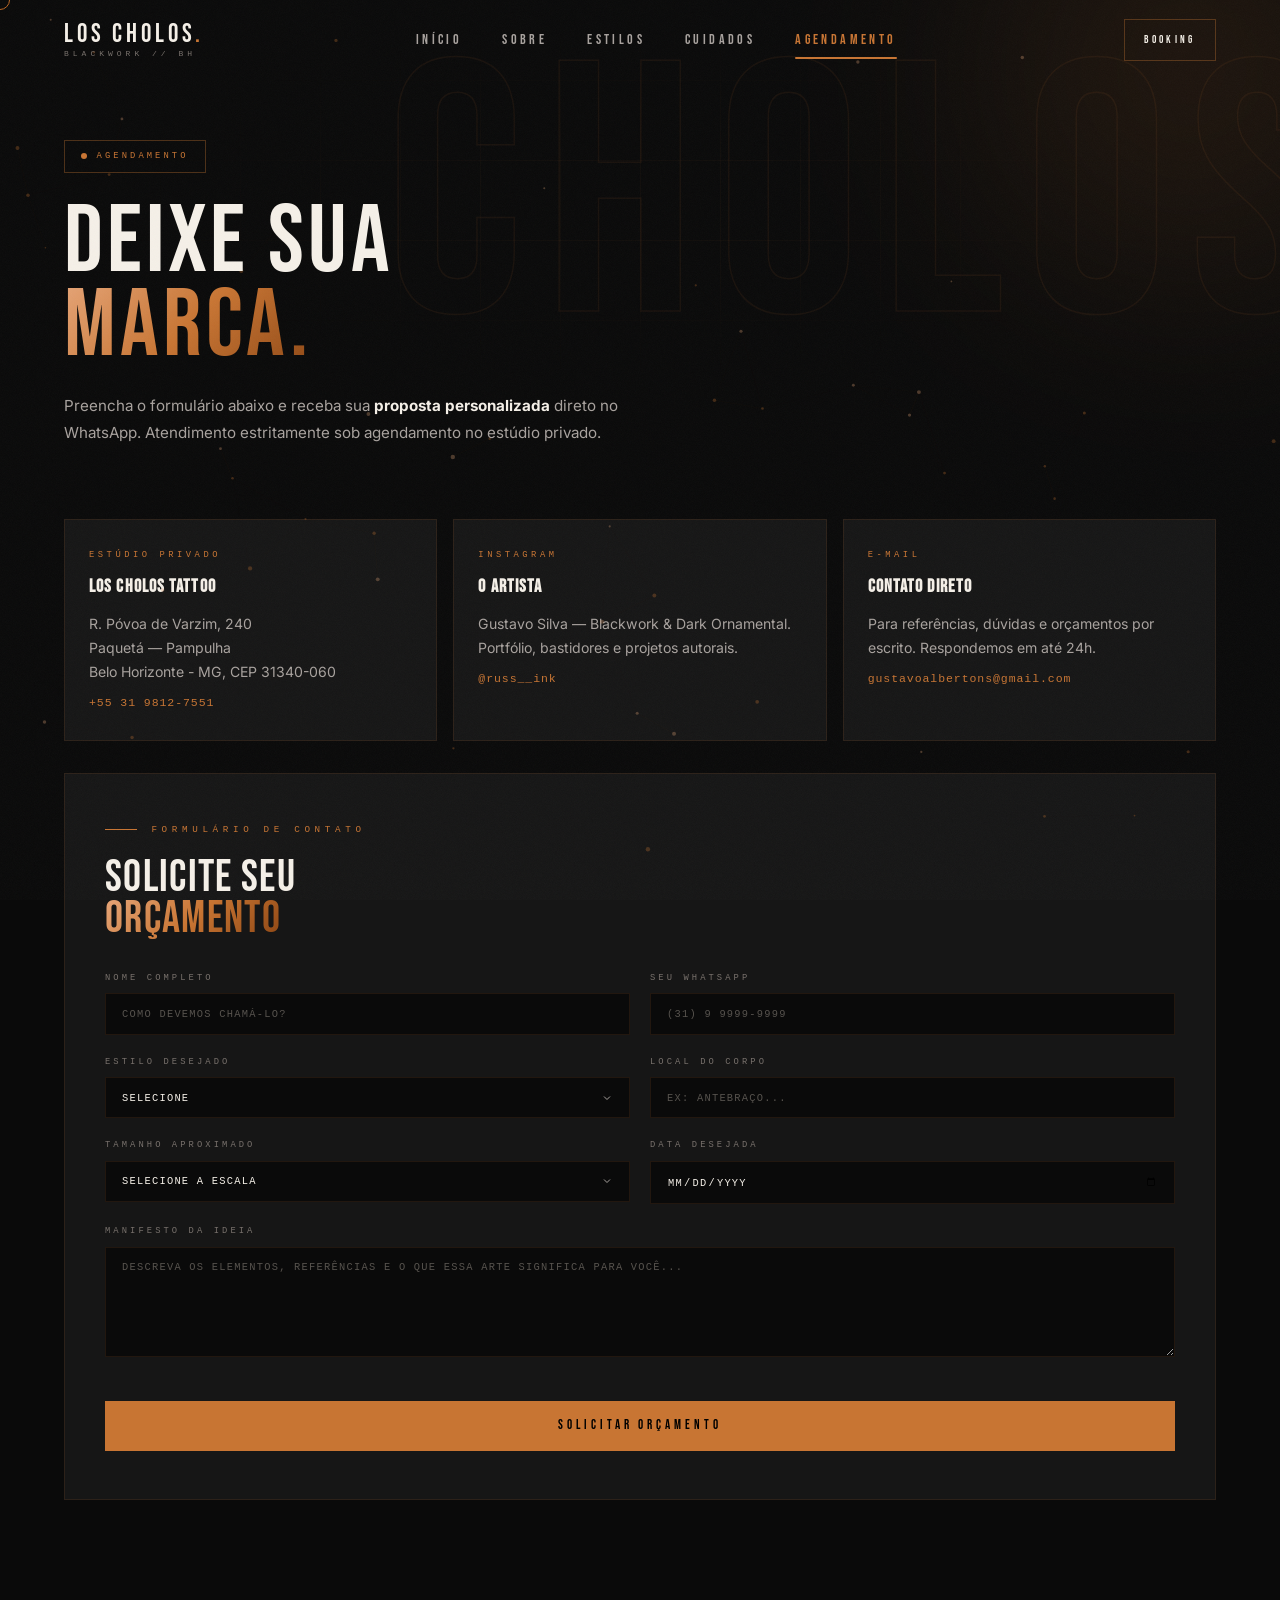
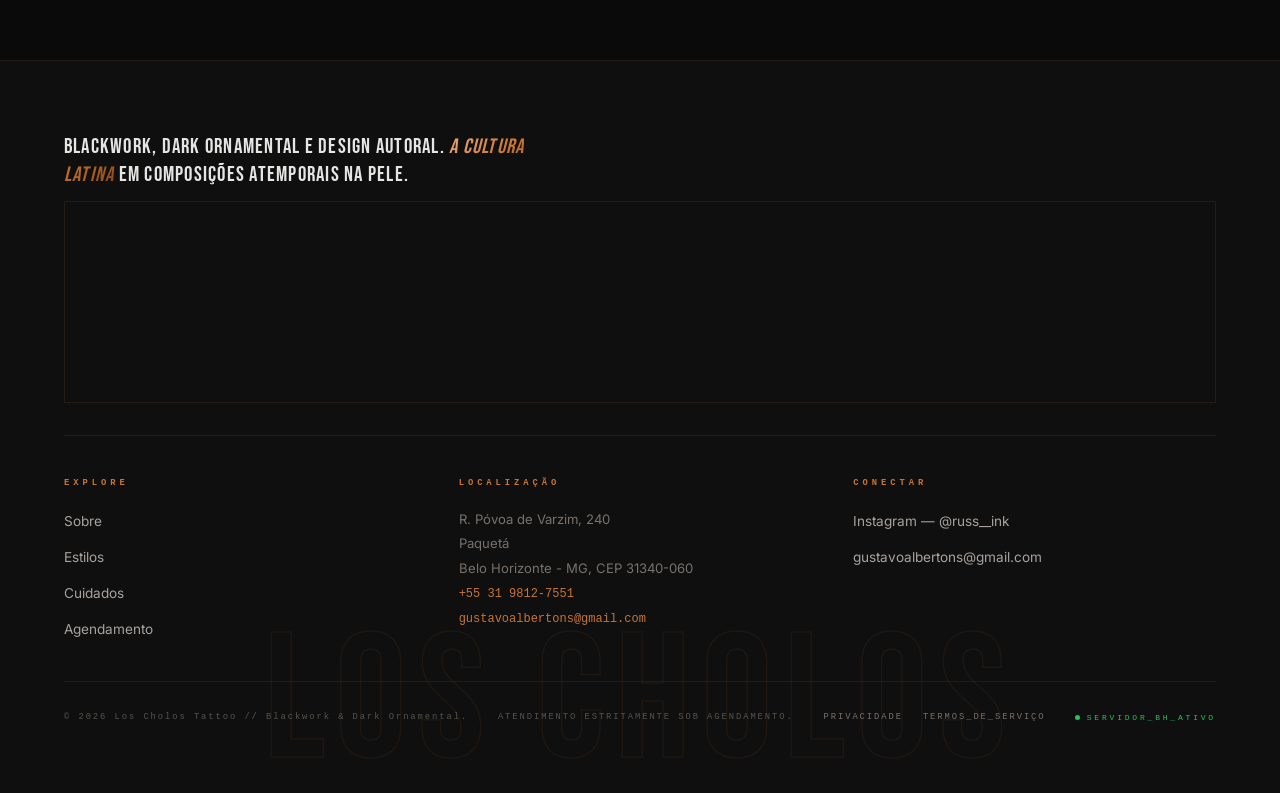
==== commit 16572814: "Revert "Update all pages with new content from C:\gu\ docs" This reverts commit bd68d91f8e6711011b66" ====
--- a/agendamento.html
+++ b/agendamento.html
@@ -6,6 +6,9 @@
   <title>Agendamento | Los Cholos Tattoo</title>
   <meta name="description" content="Solicite seu orçamento no Los Cholos Tattoo. Preencha o formulário e receba o atendimento pelo WhatsApp. Estúdio privado em Belo Horizonte - MG." />
   <link rel="icon" href="data:image/svg+xml,%3Csvg xmlns='http://www.w3.org/2000/svg' viewBox='0 0 24 24' fill='%23f59e0b' stroke='%23000000' stroke-width='1.5' stroke-linecap='round' stroke-linejoin='round'%3E%3Cpath d='M11.562 3.266a.5.5 0 0 1 .876 0L15.39 8.87a1 1 0 0 0 1.516.294L21.183 5.5a.5.5 0 0 1 .798.519l-2.834 10.246a1 1 0 0 1-.956.734H5.81a1 1 0 0 1-.957-.734L2.02 6.02a.5.5 0 0 1 .798-.518l4.276 3.664a1 1 0 0 0 1.516-.294z'/%3E%3C/svg%3E" />
+  <link rel="preconnect" href="https://fonts.googleapis.com">
+  <link rel="preconnect" href="https://fonts.gstatic.com" crossorigin>
+  <link rel="stylesheet" href="https://fonts.googleapis.com/css2?family=Bebas+Neue&family=Inter:wght@300;400;500;600;700&display=swap" />
   <link rel="stylesheet" href="css/style.css" />
 </head>
 <body data-page="contact">
@@ -18,7 +21,7 @@
     <span class="grid-bg"></span>
     <span class="blob" style="width:420px;height:420px;top:-140px;right:-120px"></span>
     <div class="container" style="position:relative;z-index:1">
-      <div class="badge reveal"><span class="dot"></span> Direct_Contact_System // BH</div>
+      <div class="badge reveal"><span class="dot"></span> Agendamento</div>
       <h1 class="h-page reveal" style="--rd:.1s;margin-top:1.75rem">Deixe sua<br /><span class="grad">Marca.</span></h1>
       <p class="lead reveal" style="--rd:.2s;margin-top:1.5rem">
         Preencha o formulário abaixo e receba sua <strong>proposta personalizada</strong> direto no WhatsApp. Atendimento estritamente sob agendamento no estúdio privado.
@@ -53,7 +56,7 @@
       <!-- ================= FORMULÁRIO ================= -->
       <div class="frame form-card reveal">
         <div class="section-head" style="margin-bottom:2rem">
-          <span class="eyebrow">Quote_Request // Form</span>
+          <span class="eyebrow">Formulário de Contato</span>
           <h2 class="h-section" style="margin-top:1.2rem;font-size:clamp(1.8rem,4vw,2.8rem)">Solicite seu<br /><span class="grad">Orçamento</span></h2>
         </div>
 
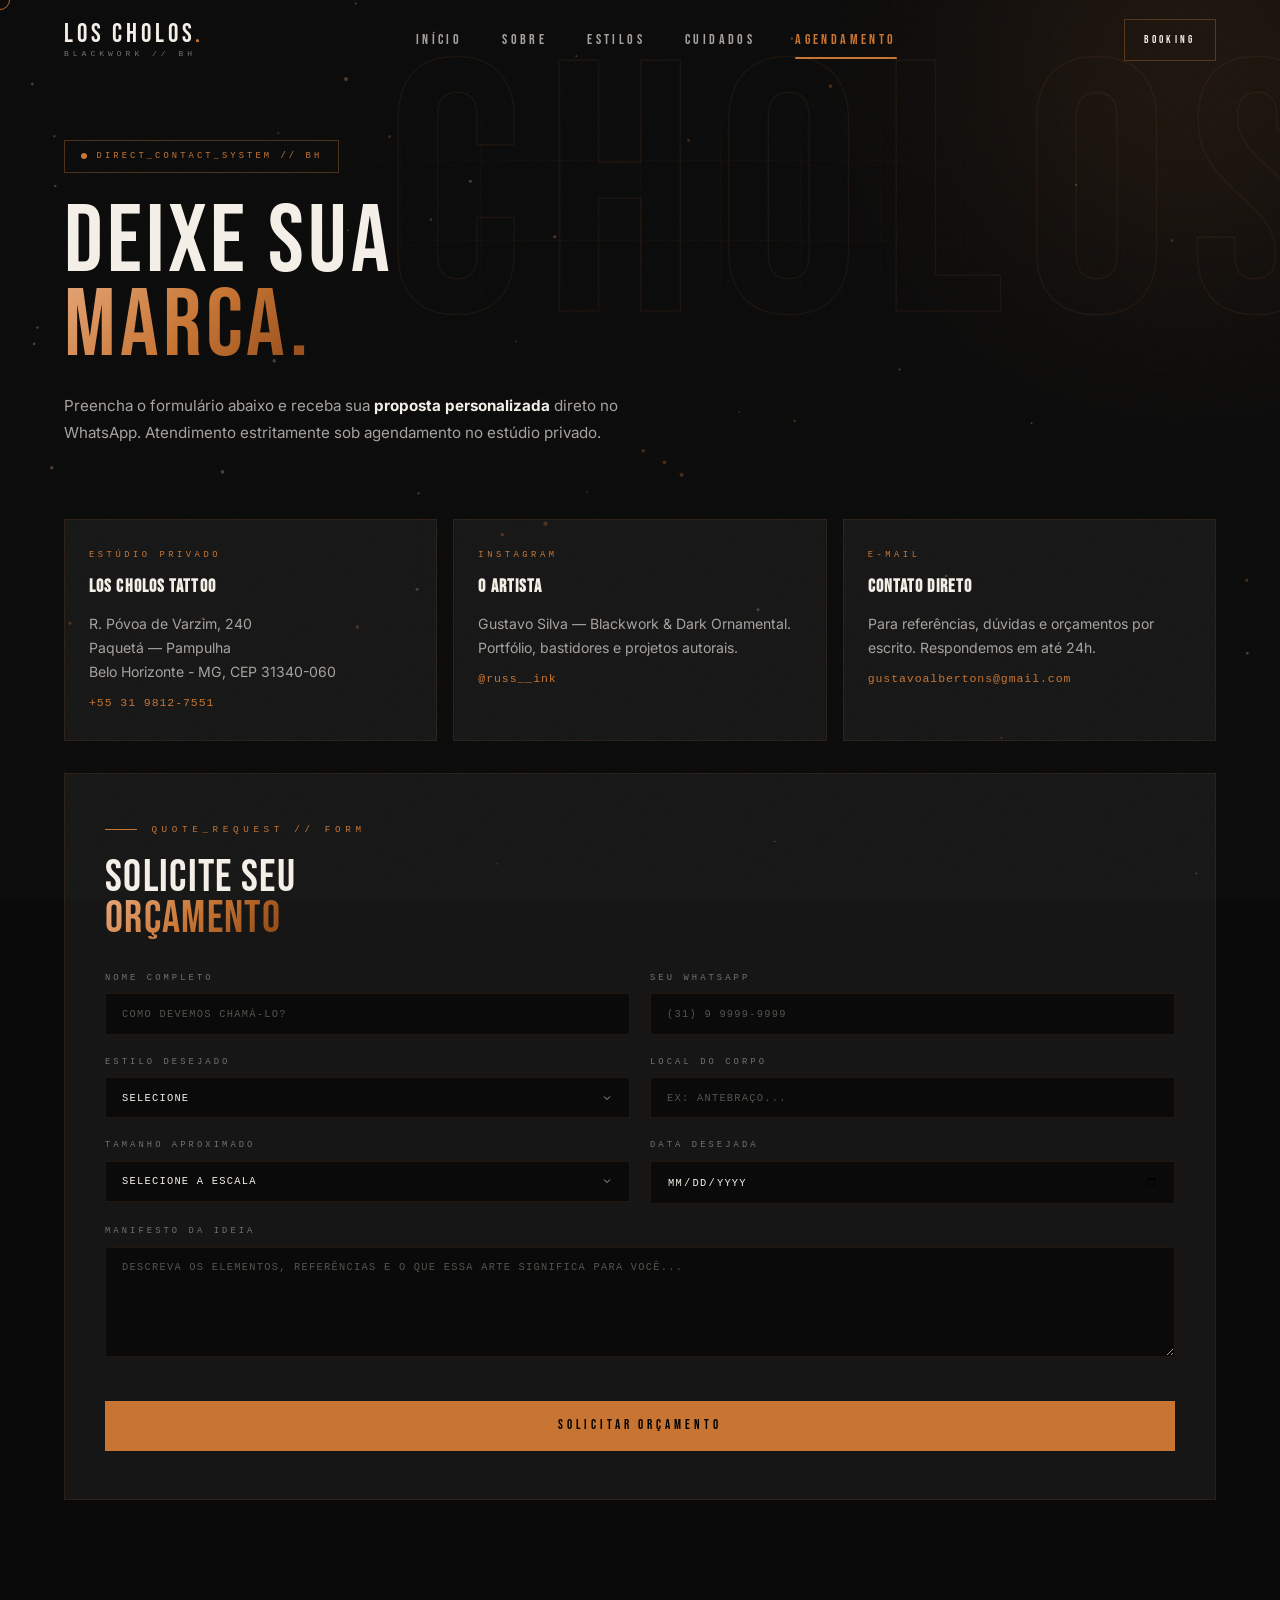
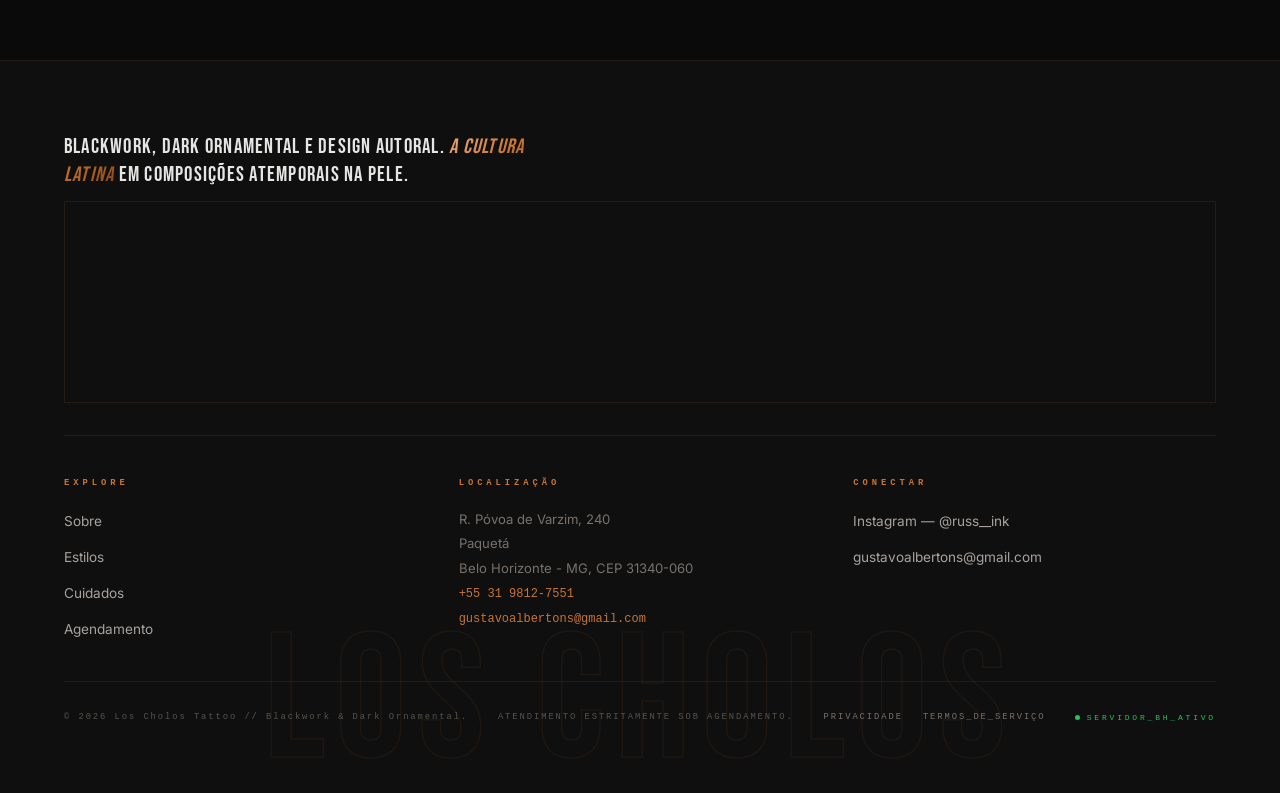
==== commit 7afa0d6b: "Update texts only on all pages, keeping structure intact" ====
--- a/agendamento.html
+++ b/agendamento.html
@@ -21,7 +21,7 @@
     <span class="grid-bg"></span>
     <span class="blob" style="width:420px;height:420px;top:-140px;right:-120px"></span>
     <div class="container" style="position:relative;z-index:1">
-      <div class="badge reveal"><span class="dot"></span> Agendamento</div>
+      <div class="badge reveal"><span class="dot"></span> Direct_Contact_System // BH</div>
       <h1 class="h-page reveal" style="--rd:.1s;margin-top:1.75rem">Deixe sua<br /><span class="grad">Marca.</span></h1>
       <p class="lead reveal" style="--rd:.2s;margin-top:1.5rem">
         Preencha o formulário abaixo e receba sua <strong>proposta personalizada</strong> direto no WhatsApp. Atendimento estritamente sob agendamento no estúdio privado.
@@ -56,7 +56,7 @@
       <!-- ================= FORMULÁRIO ================= -->
       <div class="frame form-card reveal">
         <div class="section-head" style="margin-bottom:2rem">
-          <span class="eyebrow">Formulário de Contato</span>
+          <span class="eyebrow">Quote_Request // Form</span>
           <h2 class="h-section" style="margin-top:1.2rem;font-size:clamp(1.8rem,4vw,2.8rem)">Solicite seu<br /><span class="grad">Orçamento</span></h2>
         </div>
 
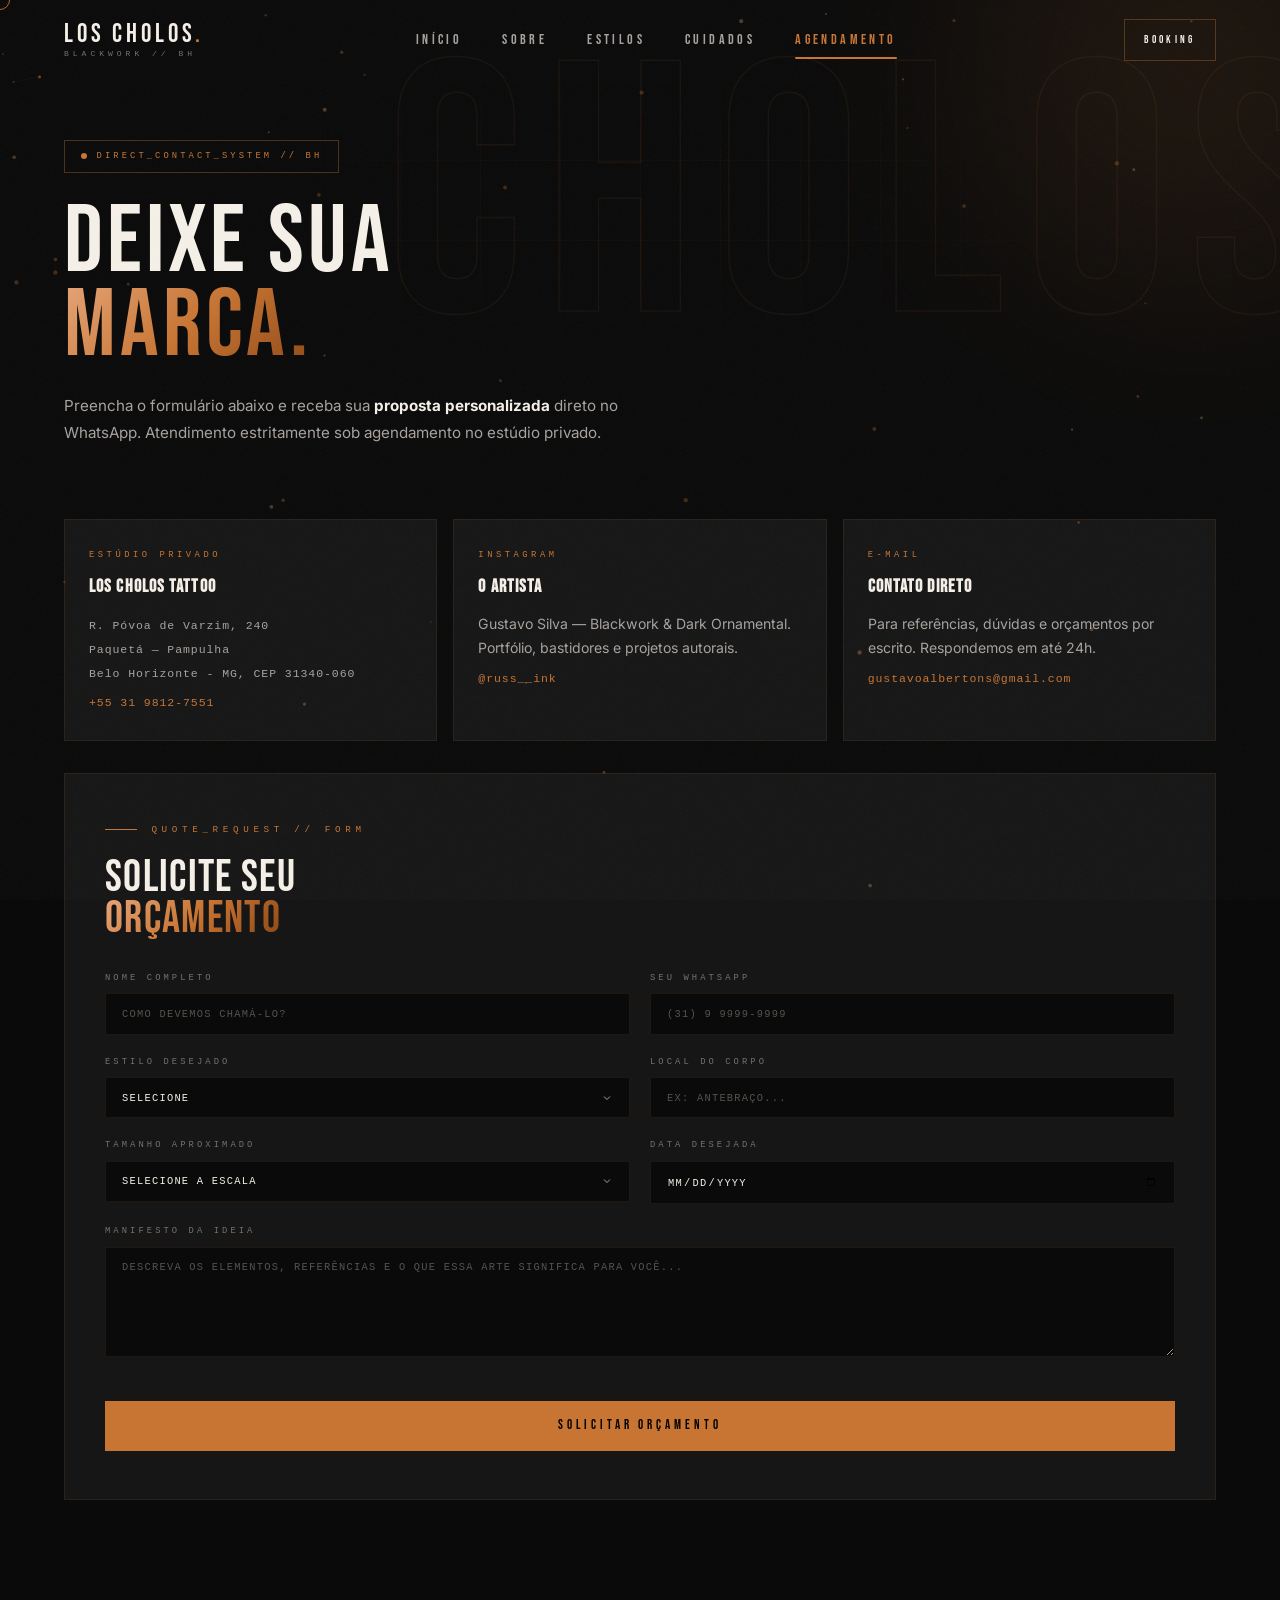
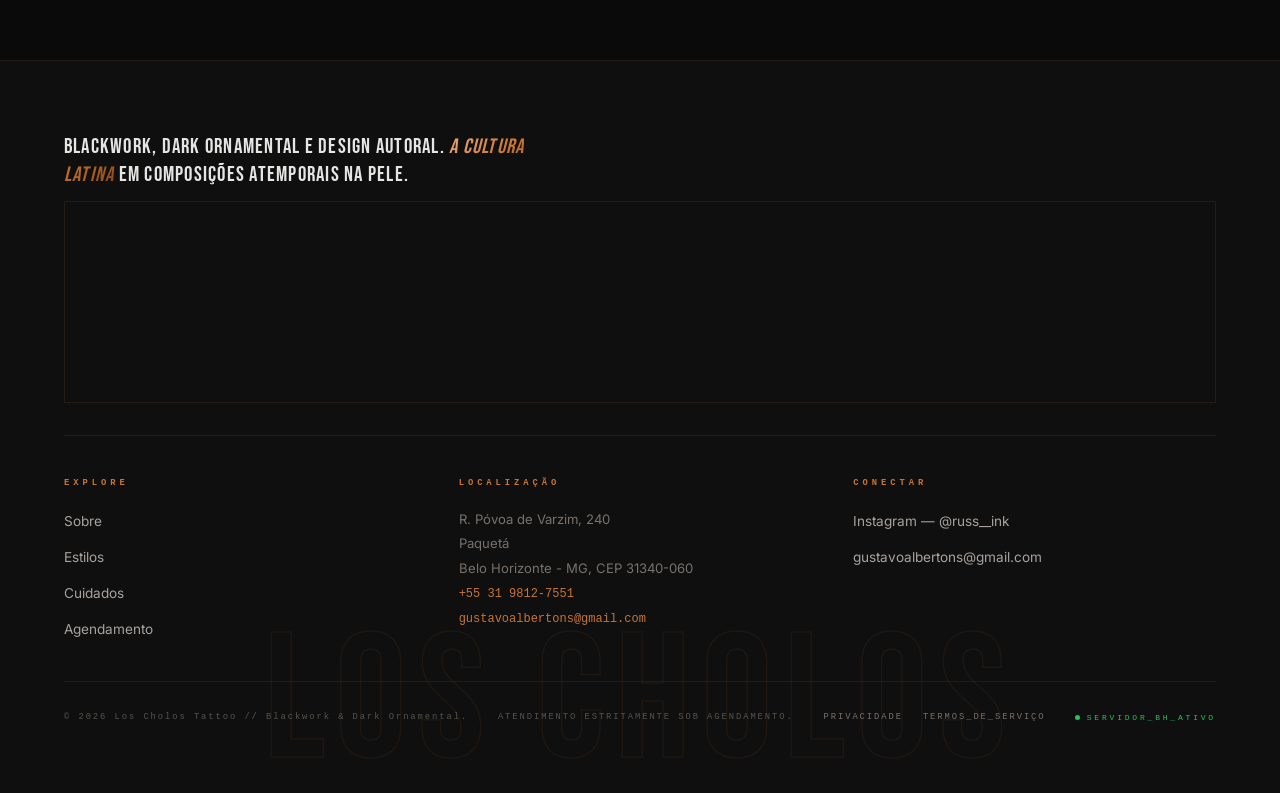
==== commit 82af5a92: "Make phone numbers link to WhatsApp and addresses link to Google Maps" ====
--- a/agendamento.html
+++ b/agendamento.html
@@ -36,8 +36,8 @@
         <div class="frame overlay-slide contact-card reveal">
           <span class="label">Estúdio Privado</span>
           <h3>Los Cholos Tattoo</h3>
-          <p>R. Póvoa de Varzim, 240<br />Paquetá — Pampulha<br />Belo Horizonte - MG, CEP 31340-060</p>
-          <a data-wa="" target="_blank" rel="noopener">+55 31 9812-7551</a>
+          <p><a href="https://maps.google.com/?q=R.+Póvoa+de+Varzim+240+Paquetá+Belo+Horizonte+MG" target="_blank" rel="noopener" style="color:inherit;text-decoration:none">R. Póvoa de Varzim, 240<br />Paquetá — Pampulha<br />Belo Horizonte - MG, CEP 31340-060</a></p>
+          <a href="https://wa.me/553198127551" target="_blank" rel="noopener">+55 31 9812-7551</a>
         </div>
         <div class="frame overlay-slide contact-card reveal" style="--rd:.1s">
           <span class="label">Instagram</span>
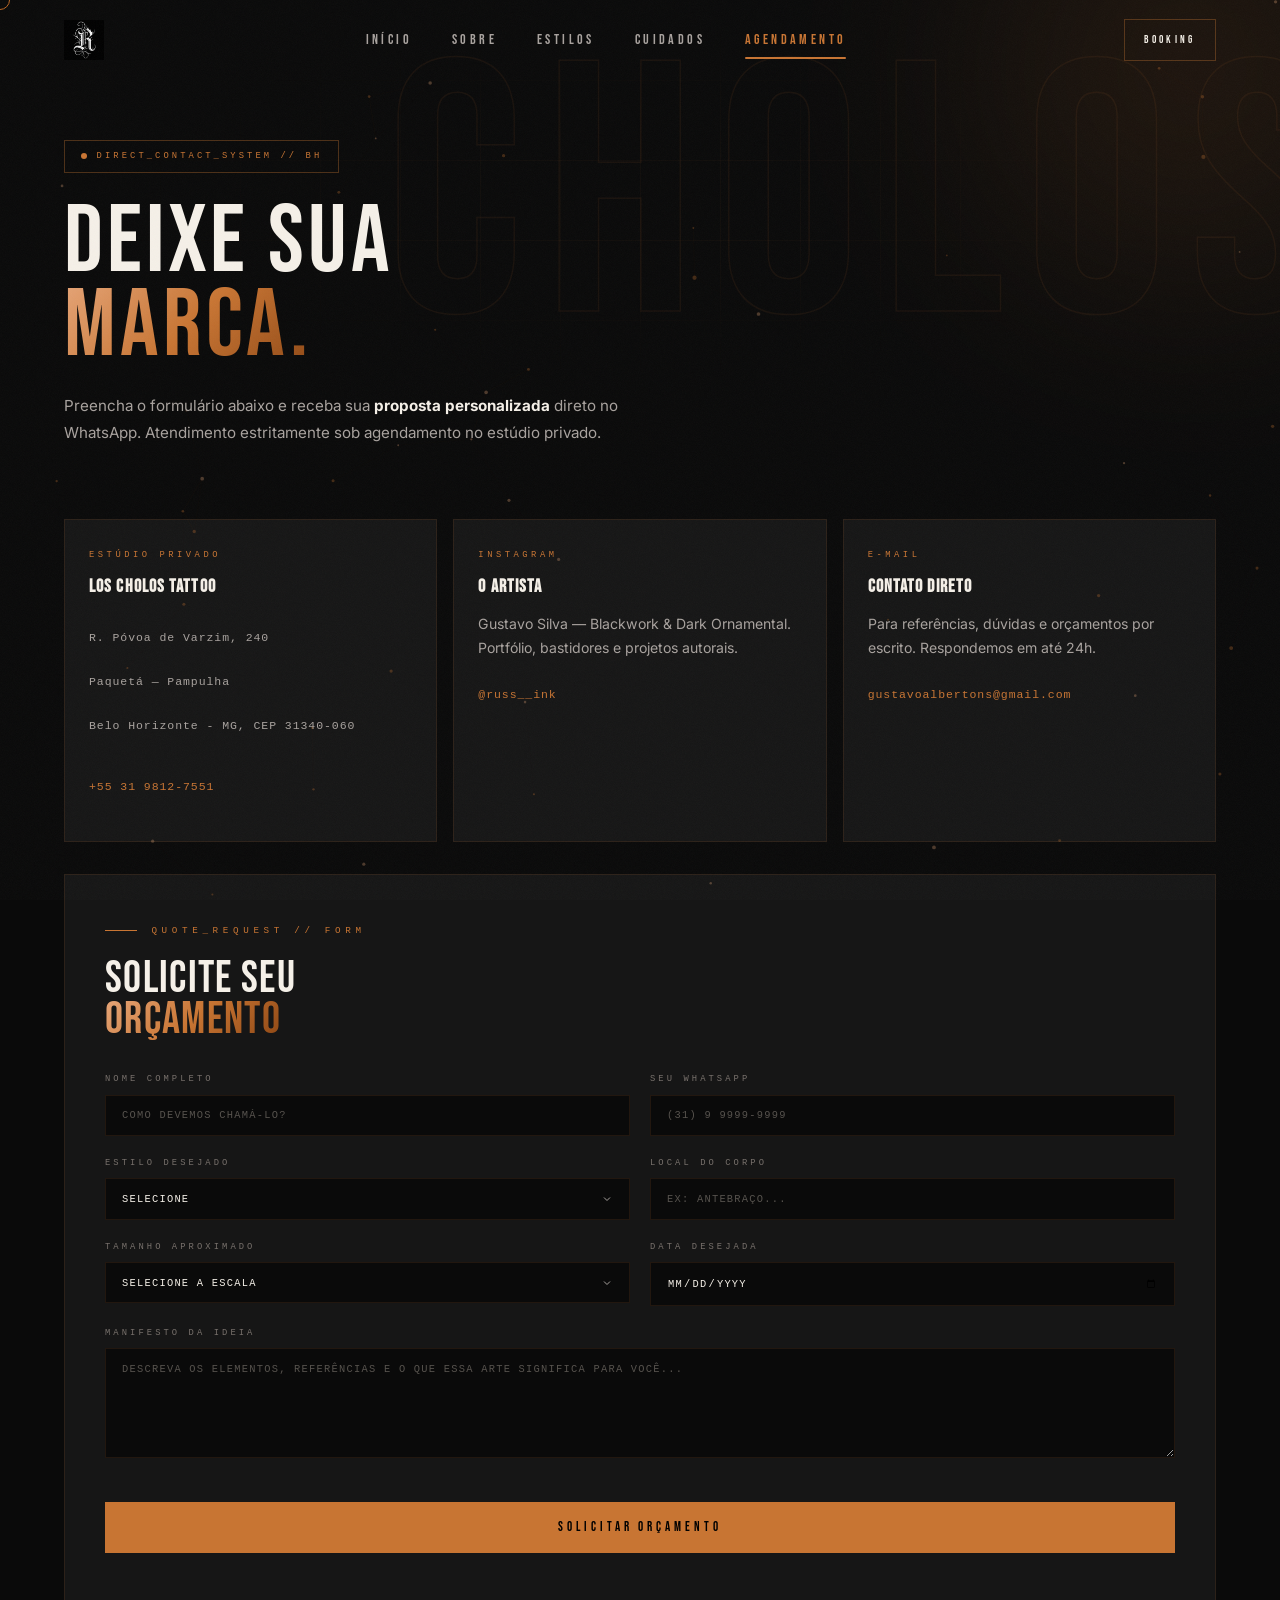
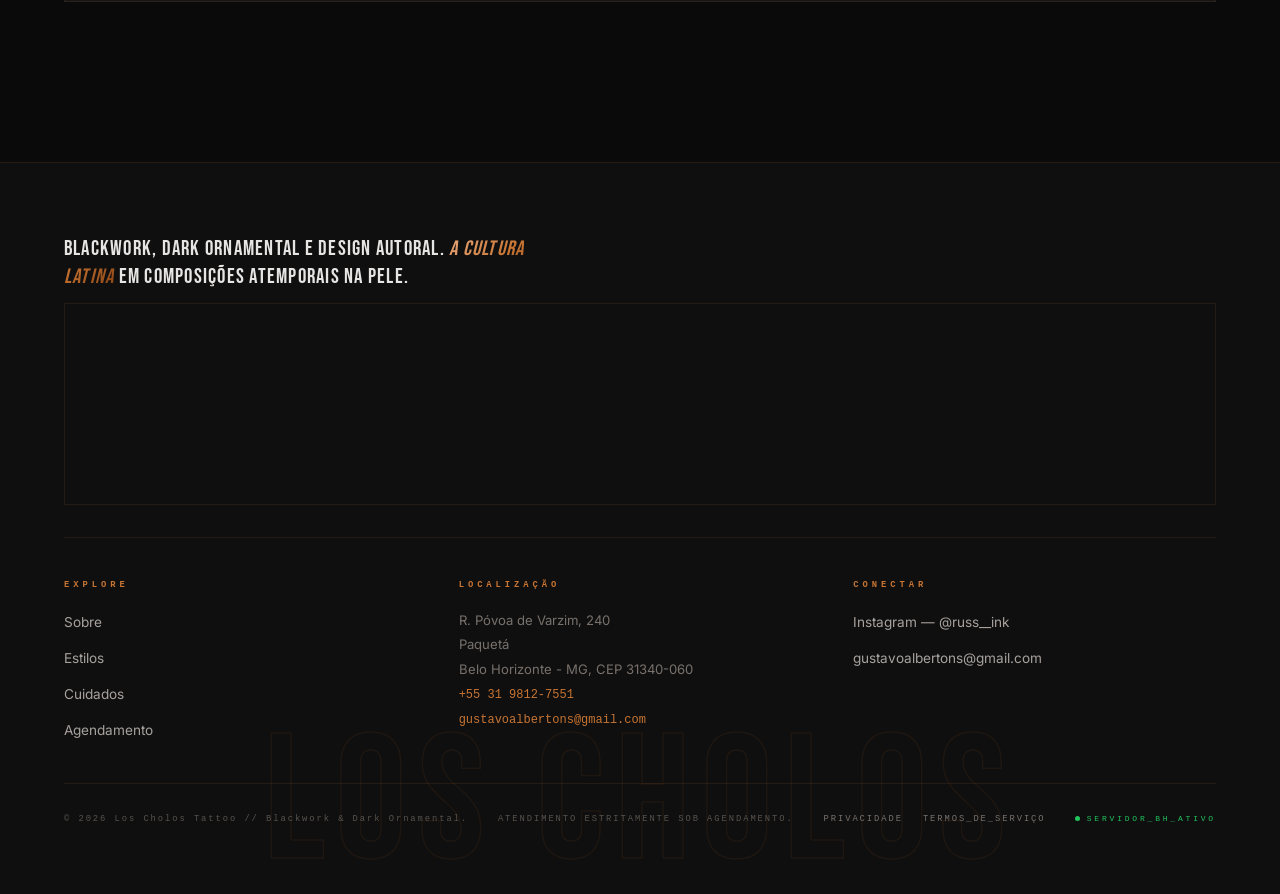
==== commit a9f36d73: "Replace favicon with russ_ink logo on all pages" ====
--- a/agendamento.html
+++ b/agendamento.html
@@ -5,7 +5,7 @@
   <meta name="viewport" content="width=device-width, initial-scale=1.0" />
   <title>Agendamento | Los Cholos Tattoo</title>
   <meta name="description" content="Solicite seu orçamento no Los Cholos Tattoo. Preencha o formulário e receba o atendimento pelo WhatsApp. Estúdio privado em Belo Horizonte - MG." />
-  <link rel="icon" href="data:image/svg+xml,%3Csvg xmlns='http://www.w3.org/2000/svg' viewBox='0 0 24 24' fill='%23f59e0b' stroke='%23000000' stroke-width='1.5' stroke-linecap='round' stroke-linejoin='round'%3E%3Cpath d='M11.562 3.266a.5.5 0 0 1 .876 0L15.39 8.87a1 1 0 0 0 1.516.294L21.183 5.5a.5.5 0 0 1 .798.519l-2.834 10.246a1 1 0 0 1-.956.734H5.81a1 1 0 0 1-.957-.734L2.02 6.02a.5.5 0 0 1 .798-.518l4.276 3.664a1 1 0 0 0 1.516-.294z'/%3E%3C/svg%3E" />
+  <link rel="icon" href="img/logo-russ.png" />
   <link rel="preconnect" href="https://fonts.googleapis.com">
   <link rel="preconnect" href="https://fonts.gstatic.com" crossorigin>
   <link rel="stylesheet" href="https://fonts.googleapis.com/css2?family=Bebas+Neue&family=Inter:wght@300;400;500;600;700&display=swap" />
--- a/css/style.css
+++ b/css/style.css
@@ -859,7 +859,7 @@
   text-transform: uppercase;
 }
 .contact-card p { color: var(--stone-400); font-size: 0.88rem; line-height: 1.7; }
-.contact-card a { color: var(--copper); font-family: var(--font-mono); font-size: 0.72rem; letter-spacing: 0.08em; }
+.contact-card a { color: var(--copper); font-family: var(--font-mono); font-size: 0.72rem; letter-spacing: 0.08em; display:inline-block; padding:0.25rem 0; min-height:44px; line-height:44px; }
 .contact-card a:hover { text-decoration: underline; }
 
 /* ---------- SKILL TAGS ---------- */
@@ -1468,6 +1468,12 @@
 .location-detail-value {
   color: var(--cream);
   font-size: 0.95rem;
+}
+.location-detail-value a {
+  display: inline-block;
+  padding: 0.25rem 0;
+  min-height: 44px;
+  line-height: 44px;
 }
 
 /* =========================================================
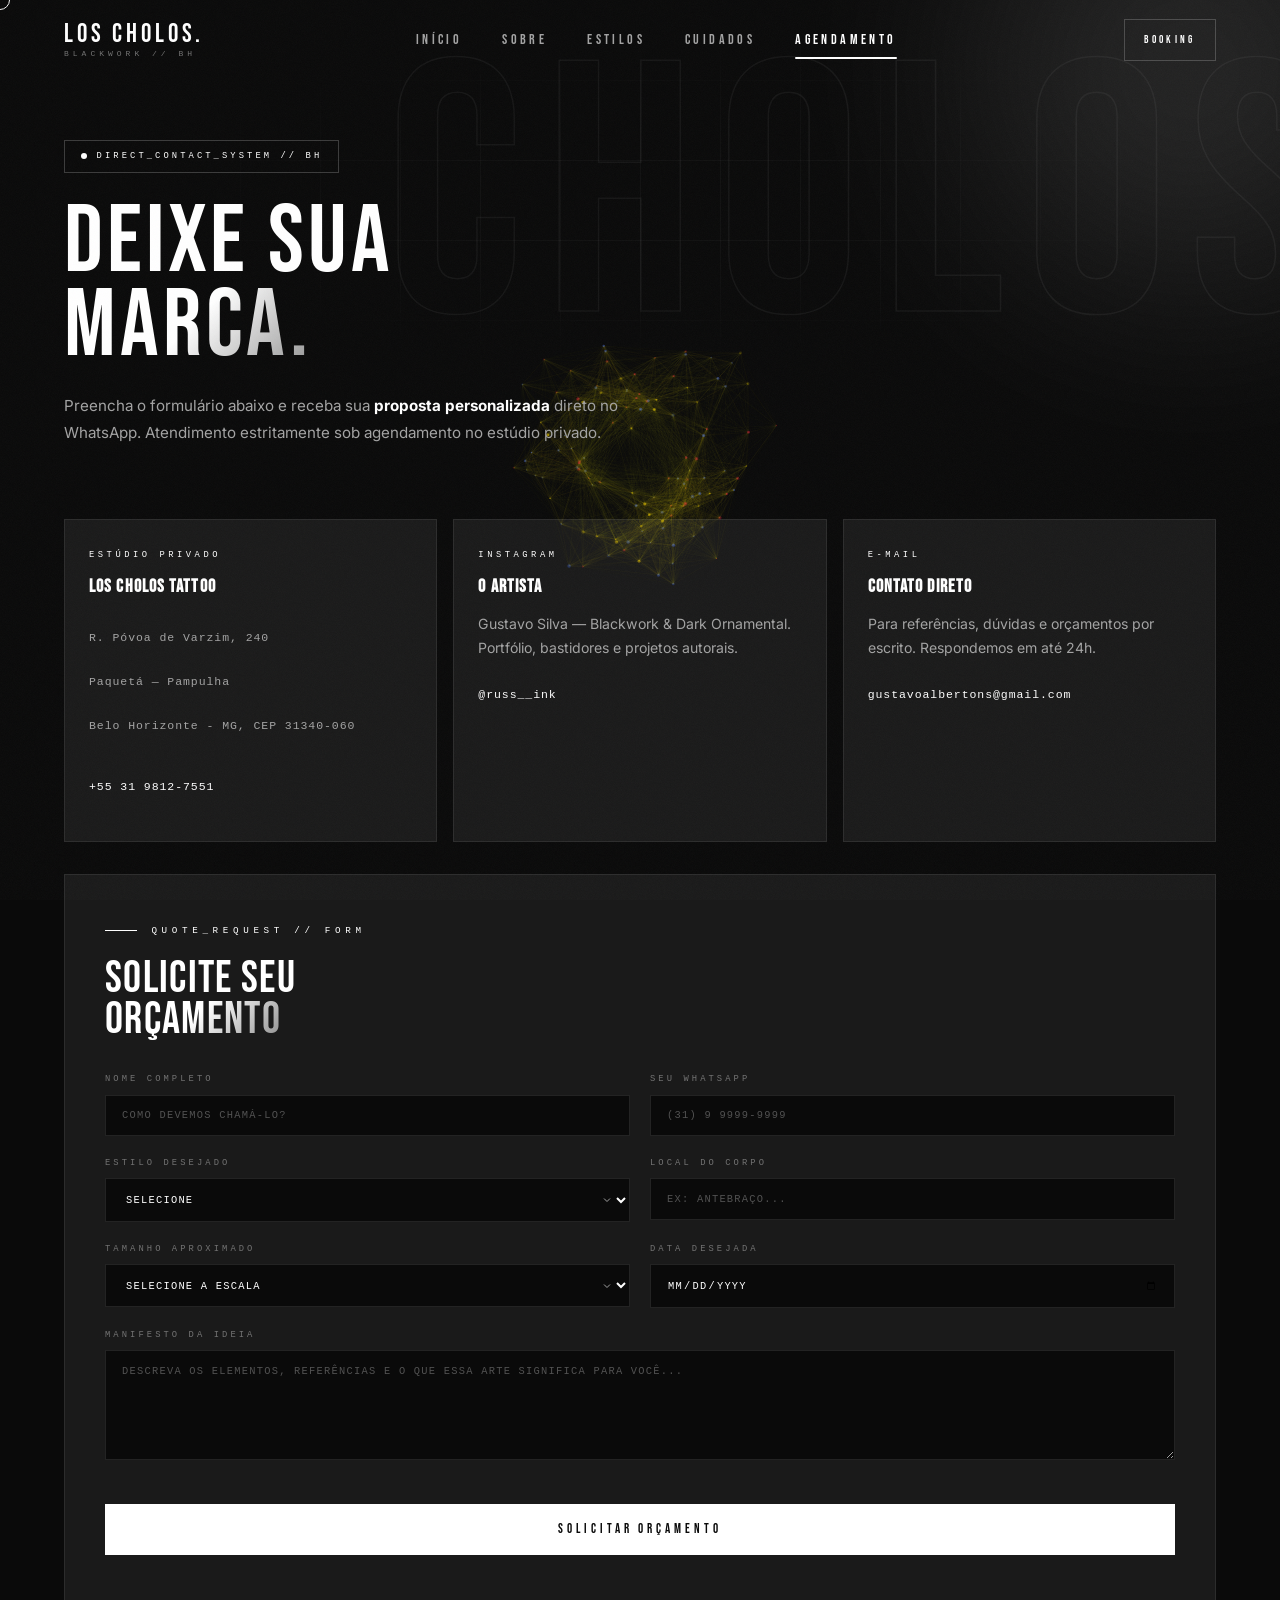
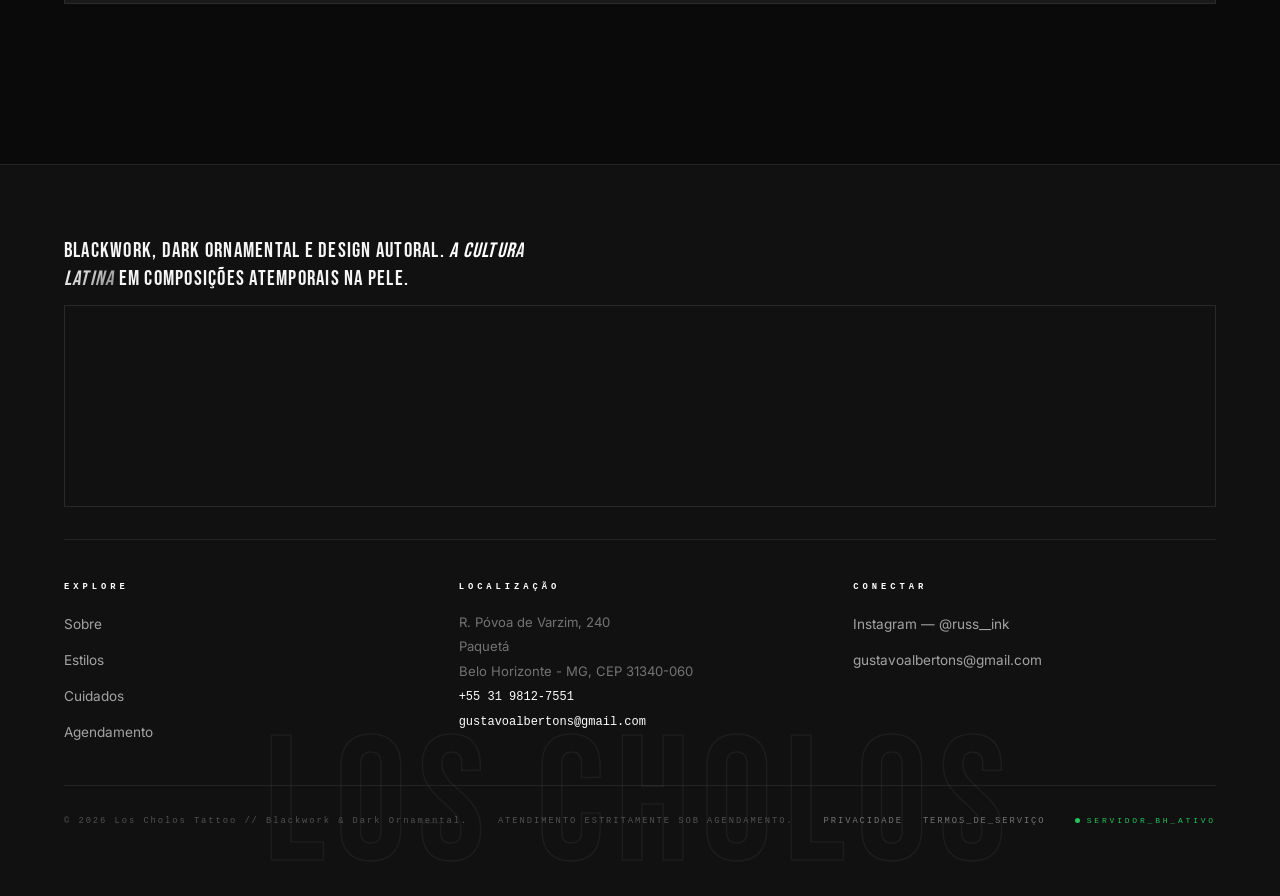
==== commit e9a8b28e: "Add smoke/mist particle effect for blackwork dark aesthetic" ====
--- a/agendamento.html
+++ b/agendamento.html
@@ -13,6 +13,7 @@
 </head>
 <body data-page="contact">
 
+  <canvas id="smoke-canvas"></canvas>
   <canvas id="particles-canvas"></canvas>
 
   <!-- ================= PAGE HERO ================= -->
@@ -119,6 +120,7 @@
   </section>
 
   <script src="js/data.js"></script>
+  <script src="js/smoke.js"></script>
   <script src="js/particles.js"></script>
   <script src="js/main.js"></script>
   <script src="js/contact.js"></script>
--- a/css/style.css
+++ b/css/style.css
@@ -1,29 +1,28 @@
 /* =========================================================
    LOS CHOLOS TATTOO — Gustavo Silva
-   Redesign: Copper / Terracotta palette
-   Accent: #C87533 copper | Base: #0a0a0a
+   Premium Blackwork Design
    ========================================================= */
 
 @import url('https://fonts.googleapis.com/css2?family=Bebas+Neue&family=Inter:wght@300;400;500;600;700&display=swap');
 
 :root {
   --bg: #0a0a0a;
-  --bg-2: #0f0f0f;
-  --bg-3: #161616;
-  --copper: #C87533;
-  --copper-light: #E8A87C;
-  --copper-dark: #8B4513;
-  --cream: #F5F0E8;
+  --bg-2: #111111;
+  --bg-3: #1a1a1a;
+  --copper: #ffffff;
+  --copper-light: #ffffff;
+  --copper-dark: #888888;
+  --cream: #ffffff;
   --white: #ffffff;
-  --stone-200: #e7e5e4;
-  --stone-300: #d6d3d1;
-  --stone-400: #a8a29e;
-  --stone-500: #78716c;
-  --stone-600: #57534e;
-  --stone-800: #292524;
+  --stone-200: #f5f5f5;
+  --stone-300: #e5e5e5;
+  --stone-400: #a3a3a3;
+  --stone-500: #737373;
+  --stone-600: #525252;
+  --stone-800: #262626;
   --red: #ef4444;
-  --line: rgba(200, 117, 51, 0.12);
-  --line-strong: rgba(200, 117, 51, 0.35);
+  --line: rgba(255, 255, 255, 0.08);
+  --line-strong: rgba(255, 255, 255, 0.2);
   --font-display: 'Bebas Neue', Impact, 'Arial Black', sans-serif;
   --font-body: 'Inter', ui-sans-serif, system-ui, sans-serif;
   --font-mono: 'SF Mono', 'Fira Code', 'Cascadia Code', monospace;
@@ -51,7 +50,7 @@
 
 button { font: inherit; color: inherit; background: none; border: 0; cursor: pointer; }
 
-::selection { background: var(--copper); color: #000; }
+::selection { background: #ffffff; color: #0a0a0a; }
 
 /* ---------- noise overlay ---------- */
 .noise {
@@ -64,14 +63,34 @@
   background-size: 180px;
 }
 
+/* ---------- smoke canvas ---------- */
+#smoke-canvas {
+  position: fixed;
+  inset: 0;
+  width: 100%;
+  height: 100%;
+  z-index: -1;
+  pointer-events: none;
+}
+
+/* ---------- particles canvas ---------- */
+#particles-canvas {
+  position: fixed;
+  inset: 0;
+  width: 100%;
+  height: 100%;
+  z-index: 0;
+  pointer-events: none;
+}
+
 /* ---------- grid background ---------- */
 .grid-bg {
   position: absolute;
   inset: 0;
   pointer-events: none;
   background-image:
-    linear-gradient(to right, rgba(200, 117, 51, 0.04) 1px, transparent 1px),
-    linear-gradient(to bottom, rgba(200, 117, 51, 0.04) 1px, transparent 1px);
+    linear-gradient(to right, rgba(255, 255, 255, 0.03) 1px, transparent 1px),
+    linear-gradient(to bottom, rgba(255, 255, 255, 0.03) 1px, transparent 1px);
   background-size: 80px 80px;
   mask-image: radial-gradient(ellipse 60% 50% at 50% 40%, #000 20%, transparent 70%);
   -webkit-mask-image: radial-gradient(ellipse 60% 50% at 50% 40%, #000 20%, transparent 70%);
@@ -173,8 +192,8 @@
   justify-content: center;
   gap: 0.6rem;
   padding: 0.9rem 2rem;
-  background: var(--copper);
-  color: #000;
+  background: #ffffff;
+  color: #0a0a0a;
   font-family: var(--font-display);
   font-size: 0.82rem;
   letter-spacing: 0.3em;
@@ -190,22 +209,22 @@
   position: absolute;
   inset: 0;
   z-index: -1;
-  background: var(--copper-dark);
+  background: #333333;
   transform: scaleX(0);
   transform-origin: right;
   transition: transform 0.5s var(--ease);
 }
-.btn:hover { color: var(--cream); }
+.btn:hover { color: #ffffff; }
 .btn:hover::before { transform: scaleX(1); transform-origin: left; }
 .btn svg { width: 14px; height: 14px; flex-shrink: 0; }
 
 .btn-outline {
   background: transparent;
-  color: var(--cream);
-  border: 1px solid var(--line-strong);
-}
-.btn-outline::before { background: var(--copper); }
-.btn-outline:hover { color: #000; }
+  color: #ffffff;
+  border: 1px solid rgba(255, 255, 255, 0.2);
+}
+.btn-outline::before { background: #ffffff; }
+.btn-outline:hover { color: #0a0a0a; }
 
 .btn-sm { padding: 0.65rem 1.2rem; font-size: 0.7rem; }
 
@@ -308,8 +327,8 @@
   animation: pulse 2s infinite;
 }
 @keyframes pulse {
-  0%, 100% { box-shadow: 0 0 0 0 rgba(200, 117, 51, 0.5); opacity: 1; }
-  50% { box-shadow: 0 0 0 6px rgba(200, 117, 51, 0); opacity: 0.6; }
+  0%, 100% { box-shadow: 0 0 0 0 rgba(255, 255, 255, 0.4); opacity: 1; }
+  50% { box-shadow: 0 0 0 6px rgba(255, 255, 255, 0); opacity: 0.6; }
 }
 
 .eyebrow {
@@ -368,7 +387,7 @@
   line-height: 1;
   letter-spacing: 0.06em;
   color: transparent;
-  -webkit-text-stroke: 1.5px rgba(200, 117, 51, 0.08);
+  -webkit-text-stroke: 1.5px rgba(255, 255, 255, 0.05);
   opacity: 1;
   pointer-events: none;
   user-select: none;
@@ -385,6 +404,7 @@
   align-items: center;
   padding: 100px 0 60px;
   overflow: hidden;
+  background: linear-gradient(180deg, #0f0f0f 0%, #0a0a0a 100%);
 }
 .hero-inner {
   position: relative;
@@ -404,17 +424,18 @@
   font-size: 0.65rem;
   letter-spacing: 0.55em;
   text-transform: uppercase;
-  color: var(--stone-400);
+  color: #a3a3a3;
 }
 
 .hero-bio {
-  color: var(--stone-400);
+  color: #a3a3a3;
   max-width: 32rem;
   margin: 1.5rem 0 2.5rem;
   font-size: 0.95rem;
   line-height: 1.75;
 }
-.hero-bio strong { color: var(--cream); font-weight: 600; }
+
+.hero-bio strong { color: #ffffff; font-weight: 600; }
 
 .hero-cta { display: flex; flex-wrap: wrap; gap: 1rem; }
 
@@ -433,22 +454,23 @@
   width: 100%;
   aspect-ratio: 3 / 4;
   object-fit: cover;
-  filter: grayscale(0.85) brightness(0.8) contrast(1.15);
+  filter: grayscale(1) brightness(0.9) contrast(1.1);
   transition: filter 0.8s var(--ease);
 }
+
 .hero-img-wrap:hover .hero-img { filter: grayscale(0) brightness(1) contrast(1); }
 
 .float-badge {
   position: absolute;
   left: -1rem; bottom: 2rem;
-  background: var(--copper);
-  color: #000;
-  padding: 1rem 1.3rem;
-  display: flex;
-  flex-direction: column;
-  z-index: 2;
-  animation: float 6s ease-in-out infinite;
-  box-shadow: 0 0 50px -12px rgba(200, 117, 51, 0.45);
+  background: #ffffff;
+  color: #0a0a0a;
+  padding: 0.8rem 1.2rem;
+  font-family: var(--font-display);
+  font-size: 0.7rem;
+  letter-spacing: 0.15em;
+  text-transform: uppercase;
+  box-shadow: 0 0 50px -12px rgba(255, 255, 255, 0.3);
 }
 .float-badge b {
   font-family: var(--font-display);
@@ -540,7 +562,7 @@
   position: absolute;
   inset: 0;
   z-index: 1;
-  background: linear-gradient(to bottom, rgba(200, 117, 51, 0.1), transparent);
+  background: linear-gradient(to bottom, rgba(255, 215, 0, 0.1), transparent);
   transform: translateY(-101%);
   transition: transform 0.6s var(--ease);
   pointer-events: none;
@@ -601,7 +623,7 @@
   width: 100%;
   aspect-ratio: 3 / 4;
   object-fit: cover;
-  filter: grayscale(0.8) brightness(0.82) contrast(1.12);
+  filter: grayscale(1) brightness(0.85) contrast(1.1);
   transition: filter 0.6s var(--ease), transform 0.8s var(--ease);
 }
 .gallery-item:hover img { filter: grayscale(0) brightness(1) contrast(1); transform: scale(1.03); }
@@ -654,7 +676,7 @@
   font-family: var(--font-display);
   font-size: 4.5rem;
   color: transparent;
-  -webkit-text-stroke: 1px rgba(200, 117, 51, 0.25);
+  -webkit-text-stroke: 1px rgba(255, 215, 0, 0.25);
   line-height: 1;
   z-index: 2;
   pointer-events: none;
@@ -686,8 +708,8 @@
 
 /* ---------- STATS ---------- */
 .stats {
-  background: var(--copper);
-  color: #000;
+  background: #ffffff;
+  color: #0a0a0a;
   display: grid;
   grid-template-columns: repeat(3, 1fr);
 }
@@ -715,7 +737,7 @@
 @media (min-width: 768px) { .value-grid { grid-template-columns: repeat(2, 1fr); } }
 @media (min-width: 1024px) { .value-grid { grid-template-columns: repeat(4, 1fr); } }
 .value-card { padding: 1.75rem 1.5rem; }
-.value-card .icon { color: var(--copper); margin-bottom: 1rem; }
+.value-card .icon { color: #ffffff; margin-bottom: 1rem; }
 .value-card .icon svg { width: 24px; height: 24px; }
 .value-card h3 {
   font-family: var(--font-display);
@@ -724,7 +746,7 @@
   text-transform: uppercase;
   margin-bottom: 0.5rem;
 }
-.value-card p { color: var(--stone-500); font-size: 0.85rem; line-height: 1.7; }
+.value-card p { color: #737373; font-size: 0.85rem; line-height: 1.7; }
 
 /* ---------- CHECKLIST ---------- */
 .checklist { display: grid; gap: 0.7rem; margin-top: 1.5rem; }
@@ -736,7 +758,7 @@
   font-size: 0.65rem;
   letter-spacing: 0.2em;
   text-transform: uppercase;
-  color: var(--stone-300);
+  color: #e5e5e5;
 }
 .checklist li::before {
   content: "\2713";
@@ -746,8 +768,8 @@
   display: inline-flex;
   align-items: center;
   justify-content: center;
-  border: 1px solid var(--copper);
-  color: var(--copper);
+  border: 1px solid #ffffff;
+  color: #ffffff;
   font-size: 0.65rem;
 }
 
@@ -807,12 +829,12 @@
   font-size: 0.55rem;
   letter-spacing: 0.35em;
   text-transform: uppercase;
-  color: var(--stone-500);
+  color: #737373;
 }
 .field input, .field select, .field textarea {
   background: var(--bg);
-  border: 1px solid var(--line);
-  color: var(--cream);
+  border: 1px solid rgba(255, 255, 255, 0.1);
+  color: #ffffff;
   padding: 0.85rem 1rem;
   font-family: var(--font-mono);
   font-size: 0.65rem;
@@ -821,23 +843,20 @@
   border-radius: 0;
   outline: none;
   transition: border-color 0.3s, box-shadow 0.3s;
-  width: 100%;
-  -webkit-appearance: none;
-  appearance: none;
 }
 .field input:focus, .field select:focus, .field textarea:focus {
-  border-color: var(--copper);
-  box-shadow: 0 0 0 1px rgba(200, 117, 51, 0.3);
-}
-.field input::placeholder, .field textarea::placeholder { color: var(--stone-600); }
+  border-color: #ffffff;
+  box-shadow: 0 0 0 1px rgba(255, 255, 255, 0.2);
+}
+.field input::placeholder, .field textarea::placeholder { color: #525252; }
 .field select {
-  background-image: url("data:image/svg+xml,%3Csvg xmlns='http://www.w3.org/2000/svg' width='12' height='12' viewBox='0 0 24 24' fill='none' stroke='%23a8a29e' stroke-width='2'%3E%3Cpath d='m6 9 6 6 6-6'/%3E%3C/svg%3E");
+  background-image: url("data:image/svg+xml,%3Csvg xmlns='http://www.w3.org/2000/svg' width='12' height='12' viewBox='0 0 24 24' fill='none' stroke='%23a3a3a3' stroke-width='2'%3E%3Cpath d='m6 9 6 6 6-6'/%3E%3C/svg%3E");
   background-repeat: no-repeat;
   background-position: right 1rem center;
   padding-right: 2.4rem;
   cursor: pointer;
 }
-.field select option { background: var(--bg-3); color: var(--cream); text-transform: none; }
+.field select option { background: var(--bg-3); color: #ffffff; text-transform: none; }
 .field textarea { resize: vertical; min-height: 110px; }
 .form-submit { margin-top: 1.5rem; width: 100%; }
 
@@ -850,7 +869,7 @@
   font-size: 0.55rem;
   letter-spacing: 0.4em;
   text-transform: uppercase;
-  color: var(--copper);
+  color: #ffffff;
 }
 .contact-card h3 {
   font-family: var(--font-display);
@@ -858,25 +877,28 @@
   letter-spacing: 0.06em;
   text-transform: uppercase;
 }
-.contact-card p { color: var(--stone-400); font-size: 0.88rem; line-height: 1.7; }
-.contact-card a { color: var(--copper); font-family: var(--font-mono); font-size: 0.72rem; letter-spacing: 0.08em; display:inline-block; padding:0.25rem 0; min-height:44px; line-height:44px; }
+.contact-card p { color: #a3a3a3; font-size: 0.88rem; line-height: 1.7; }
+.contact-card a { color: #ffffff; font-family: var(--font-mono); font-size: 0.72rem; letter-spacing: 0.08em; display:inline-block; padding:0.25rem 0; min-height:44px; line-height:44px; }
 .contact-card a:hover { text-decoration: underline; }
 
 /* ---------- SKILL TAGS ---------- */
 .skill-tags { display: flex; flex-wrap: wrap; gap: 0.6rem; }
 .skill-tag {
   padding: 0.85rem 1.2rem;
-  border: 1px solid var(--line);
+  border: 1px solid rgba(255, 255, 255, 0.1);
   font-family: var(--font-display);
   font-size: 0.75rem;
   letter-spacing: 0.15em;
   text-transform: uppercase;
-  color: var(--stone-300);
+  color: #e5e5e5;
   display: inline-flex;
   align-items: center;
   gap: 0.6rem;
   transition: all 0.3s var(--ease);
-  background: var(--bg-3);
+}
+.skill-tag:hover {
+  border-color: #ffffff;
+  color: #ffffff;
 }
 .skill-tag small { font-family: var(--font-mono); color: var(--copper); font-size: 0.5rem; }
 .skill-tag:hover { border-color: var(--copper); color: var(--white); transform: translateY(-2px); }
@@ -925,7 +947,7 @@
   font-size: 1.3rem;
   letter-spacing: 0.06em;
   max-width: 32rem;
-  color: var(--stone-200);
+  color: #f5f5f5;
   line-height: 1.35;
   margin-bottom: 0.75rem;
   text-transform: uppercase;
@@ -935,12 +957,12 @@
   font-family: var(--font-mono);
   font-size: 0.5rem;
   letter-spacing: 0.4em;
-  color: var(--stone-600);
+  color: #525252;
   text-transform: uppercase;
 }
 .footer-map {
   margin-bottom: 2rem;
-  border: 1px solid var(--line);
+  border: 1px solid rgba(255, 255, 255, 0.1);
   overflow: hidden;
 }
 .footer-map iframe {
@@ -953,8 +975,8 @@
   grid-template-columns: 1fr;
   gap: 2rem;
   padding: 2.5rem 0;
-  border-top: 1px solid var(--line);
-  border-bottom: 1px solid var(--line);
+  border-top: 1px solid rgba(255, 255, 255, 0.08);
+  border-bottom: 1px solid rgba(255, 255, 255, 0.08);
   position: relative;
   z-index: 1;
 }
@@ -964,19 +986,19 @@
   font-size: 0.55rem;
   letter-spacing: 0.45em;
   text-transform: uppercase;
-  color: var(--copper);
+  color: #ffffff;
   margin-bottom: 1rem;
 }
 .footer-col ul { list-style: none; display: grid; gap: 0.6rem; }
 .footer-col a {
-  color: var(--stone-400);
+  color: #a3a3a3;
   font-size: 0.85rem;
   transition: color 0.3s, padding-left 0.3s;
 }
-.footer-col a:hover { color: var(--copper); padding-left: 5px; }
-.footer-col p { color: var(--stone-500); font-size: 0.82rem; line-height: 1.85; }
-.footer-col p a { font-family: var(--font-mono); font-size: 0.75rem; color: var(--copper); }
-.footer-col p a:hover { color: var(--copper-light); }
+.footer-col a:hover { color: #ffffff; padding-left: 5px; }
+.footer-col p { color: #737373; font-size: 0.82rem; line-height: 1.85; }
+.footer-col p a { font-family: var(--font-mono); font-size: 0.75rem; color: #ffffff; }
+.footer-col p a:hover { color: #ffffff; }
 .footer-bottom {
   position: relative;
   z-index: 1;
@@ -991,17 +1013,17 @@
   font-family: var(--font-mono);
   font-size: 0.55rem;
   letter-spacing: 0.22em;
-  color: var(--stone-600);
+  color: #525252;
 }
 .footer-bottom .links { display: flex; gap: 1.25rem; }
 .footer-bottom .links a {
   font-family: var(--font-mono);
   font-size: 0.55rem;
   letter-spacing: 0.22em;
-  color: var(--stone-500);
-  text-transform: uppercase;
-}
-.footer-bottom .links a:hover { color: var(--copper); }
+  color: #737373;
+  text-transform: uppercase;
+}
+.footer-bottom .links a:hover { color: #ffffff; }
 .footer-status {
   font-family: var(--font-mono);
   font-size: 0.5rem;
@@ -1031,11 +1053,11 @@
 /* ---------- BTN GHOST ---------- */
 .btn-ghost {
   background: transparent;
-  color: var(--cream);
-  border: 1px solid rgba(255,255,255,0.2);
-}
-.btn-ghost::before { background: rgba(255,255,255,0.1); }
-.btn-ghost:hover { color: #fff; }
+  color: #ffffff;
+  border: 1px solid rgba(255, 255, 255, 0.2);
+}
+.btn-ghost::before { background: rgba(255, 255, 255, 0.1); }
+.btn-ghost:hover { color: #ffffff; }
 
 /* ---------- ABOUT SPLIT ---------- */
 .about-split-grid {
@@ -1052,13 +1074,13 @@
 .about-split-img {
   position: relative;
   overflow: hidden;
-  border: 1px solid var(--line);
+  border: 1px solid rgba(255, 255, 255, 0.1);
 }
 .about-split-img img {
   width: 100%;
   aspect-ratio: 4/5;
   object-fit: cover;
-  filter: grayscale(0.6) brightness(0.85) contrast(1.1);
+  filter: grayscale(1) brightness(0.9) contrast(1.1);
   transition: filter 0.8s var(--ease);
 }
 .about-split-img:hover img {
@@ -1069,7 +1091,7 @@
   gap: 3rem;
   margin-top: 2rem;
   padding-top: 2rem;
-  border-top: 1px solid var(--line);
+  border-top: 1px solid rgba(255, 255, 255, 0.1);
 }
 .about-stat {
   display: flex;
@@ -1079,7 +1101,7 @@
 .about-stat-num {
   font-family: var(--font-display);
   font-size: 2.5rem;
-  color: var(--copper);
+  color: #ffffff;
   line-height: 1;
 }
 .about-stat-label {
@@ -1087,15 +1109,15 @@
   font-size: 0.5rem;
   letter-spacing: 0.3em;
   text-transform: uppercase;
-  color: var(--stone-500);
+  color: #737373;
 }
 
 /* ---------- SERVICES STACK ---------- */
 .services-stack {
   display: grid;
   gap: 1px;
-  background: var(--line);
-  border: 1px solid var(--line);
+  background: rgba(255, 255, 255, 0.06);
+  border: 1px solid rgba(255, 255, 255, 0.06);
 }
 .service-stack-item {
   display: grid;
@@ -1119,7 +1141,7 @@
   font-family: var(--font-display);
   font-size: 3rem;
   color: transparent;
-  -webkit-text-stroke: 1px var(--copper);
+  -webkit-text-stroke: 1px rgba(255, 255, 255, 0.3);
   line-height: 1;
   opacity: 0.5;
 }
@@ -1155,6 +1177,7 @@
   padding: 8rem 0;
   position: relative;
   overflow: hidden;
+  background: linear-gradient(180deg, #0f0f0f 0%, #0a0a0a 100%);
 }
 .cta-final-bg {
   position: absolute;
@@ -1215,8 +1238,8 @@
   position: absolute;
   inset: 0;
   background-image:
-    linear-gradient(to right, rgba(200, 117, 51, 0.03) 1px, transparent 1px),
-    linear-gradient(to bottom, rgba(200, 117, 51, 0.03) 1px, transparent 1px);
+    linear-gradient(to right, rgba(255, 215, 0, 0.03) 1px, transparent 1px),
+    linear-gradient(to bottom, rgba(255, 215, 0, 0.03) 1px, transparent 1px);
   background-size: 60px 60px;
   mask-image: radial-gradient(ellipse 70% 60% at 50% 50%, #000 20%, transparent 70%);
   -webkit-mask-image: radial-gradient(ellipse 70% 60% at 50% 50%, #000 20%, transparent 70%);
@@ -1240,7 +1263,7 @@
   align-items: center;
   gap: 0.6rem;
   padding: 0.5rem 1rem;
-  border: 1px solid rgba(200, 117, 51, 0.35);
+  border: 1px solid rgba(255, 215, 0, 0.35);
   font-family: var(--font-mono);
   font-size: 0.55rem;
   letter-spacing: 0.35em;
@@ -1408,7 +1431,7 @@
   text-align: center;
   transition: background 0.4s;
 }
-.process-step:hover {
+.process-step:hover, .process-step.is-touch-hover {
   background: var(--bg-3);
 }
 .process-step-num {
@@ -1571,7 +1594,7 @@
 .hover-lift {
   transition: transform 0.4s cubic-bezier(0.23, 1, 0.32, 1), box-shadow 0.4s;
 }
-.hover-lift:hover {
+.hover-lift:hover, .hover-lift.is-touch-hover {
   transform: translateY(-4px);
   box-shadow: 0 20px 40px -12px rgba(0, 0, 0, 0.4);
 }
@@ -1590,7 +1613,7 @@
   transition: opacity 0.4s;
   pointer-events: none;
 }
-.hover-glow:hover::before {
+.hover-glow:hover::before, .hover-glow.is-touch-hover::before {
   opacity: 1;
 }
 
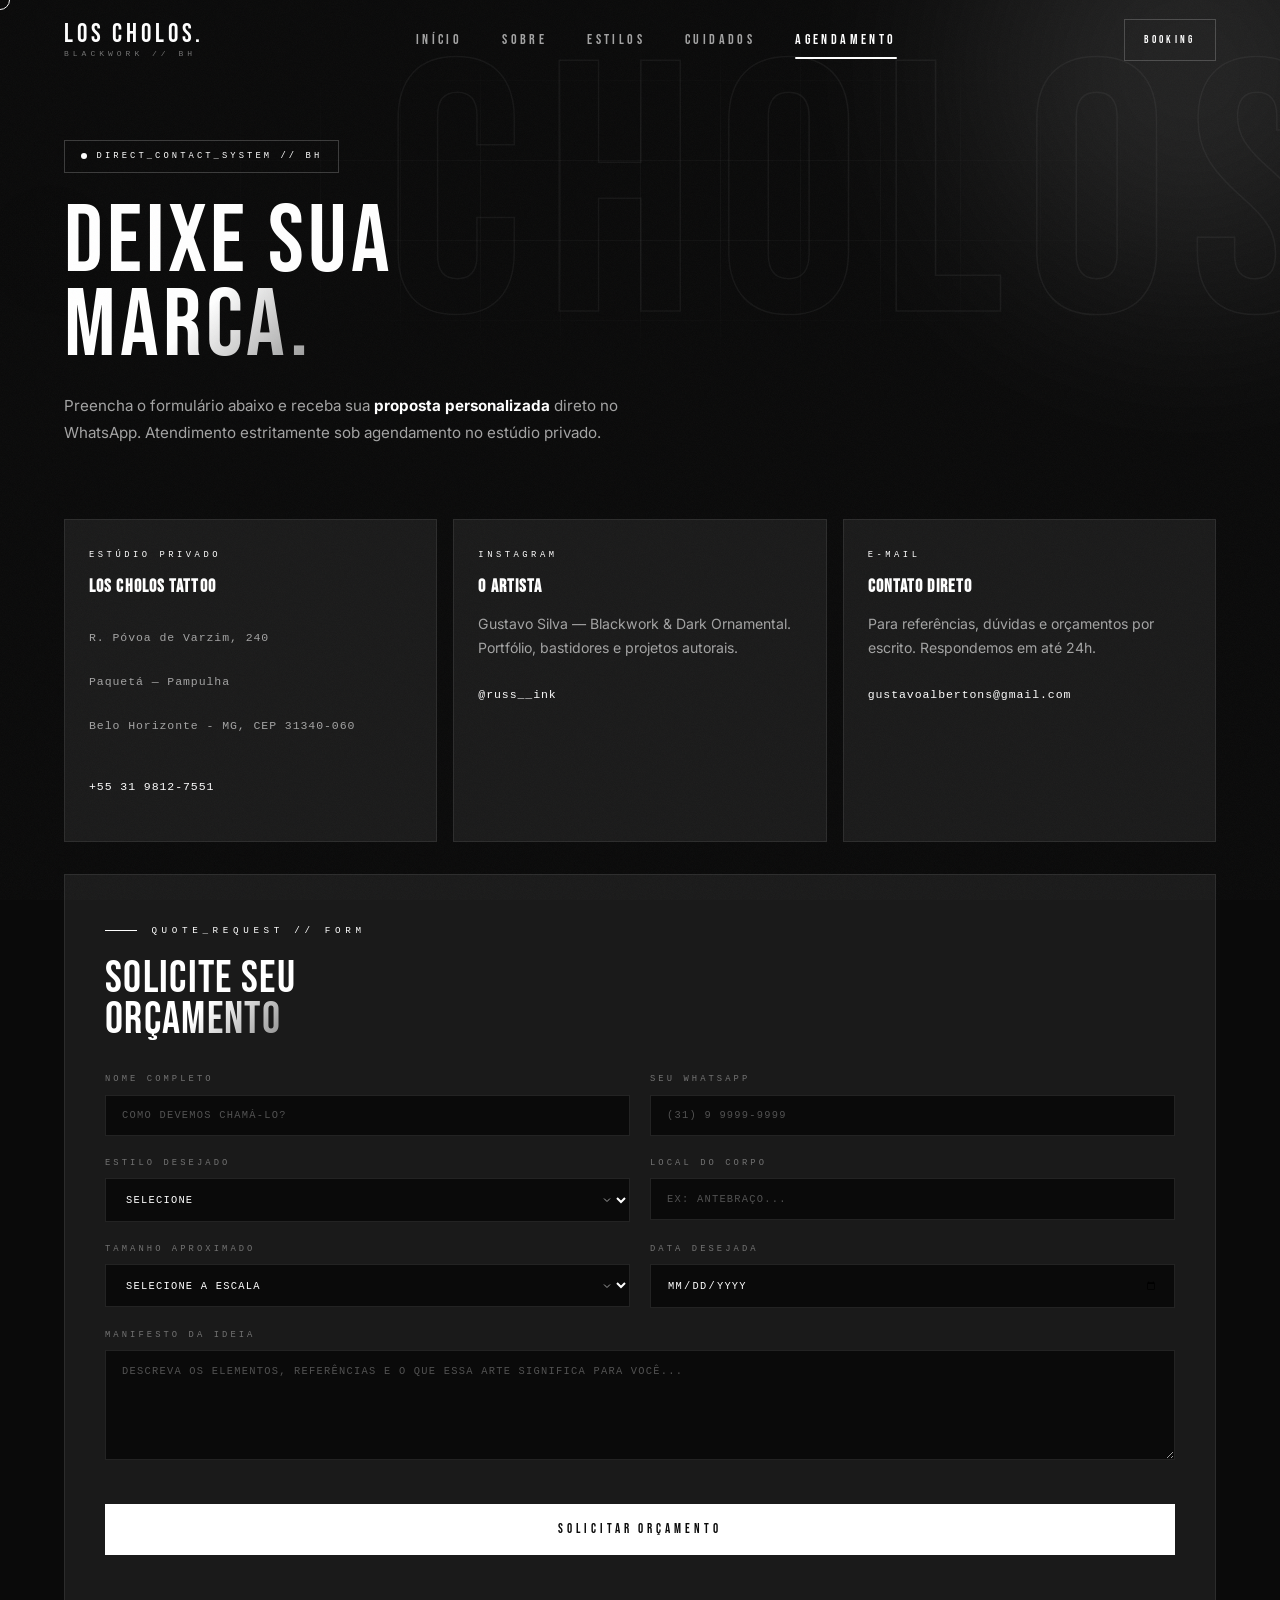
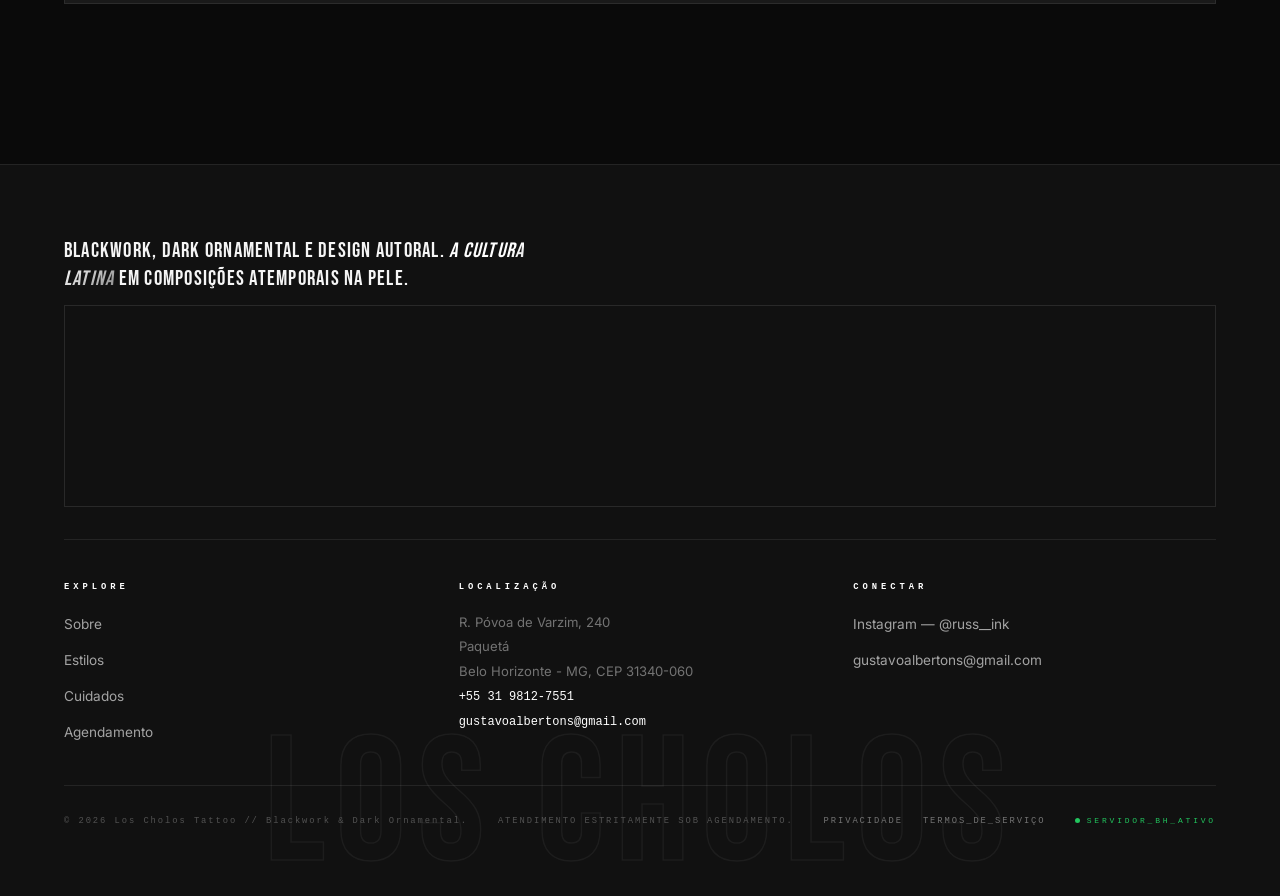
==== commit 0e8895e2: "Remove old particles, keep only smoke effect" ====
--- a/agendamento.html
+++ b/agendamento.html
@@ -14,7 +14,6 @@
 <body data-page="contact">
 
   <canvas id="smoke-canvas"></canvas>
-  <canvas id="particles-canvas"></canvas>
 
   <!-- ================= PAGE HERO ================= -->
   <section class="page-hero">
@@ -121,7 +120,6 @@
 
   <script src="js/data.js"></script>
   <script src="js/smoke.js"></script>
-  <script src="js/particles.js"></script>
   <script src="js/main.js"></script>
   <script src="js/contact.js"></script>
 </body>
--- a/css/style.css
+++ b/css/style.css
@@ -73,16 +73,6 @@
   pointer-events: none;
 }
 
-/* ---------- particles canvas ---------- */
-#particles-canvas {
-  position: fixed;
-  inset: 0;
-  width: 100%;
-  height: 100%;
-  z-index: 0;
-  pointer-events: none;
-}
-
 /* ---------- grid background ---------- */
 .grid-bg {
   position: absolute;
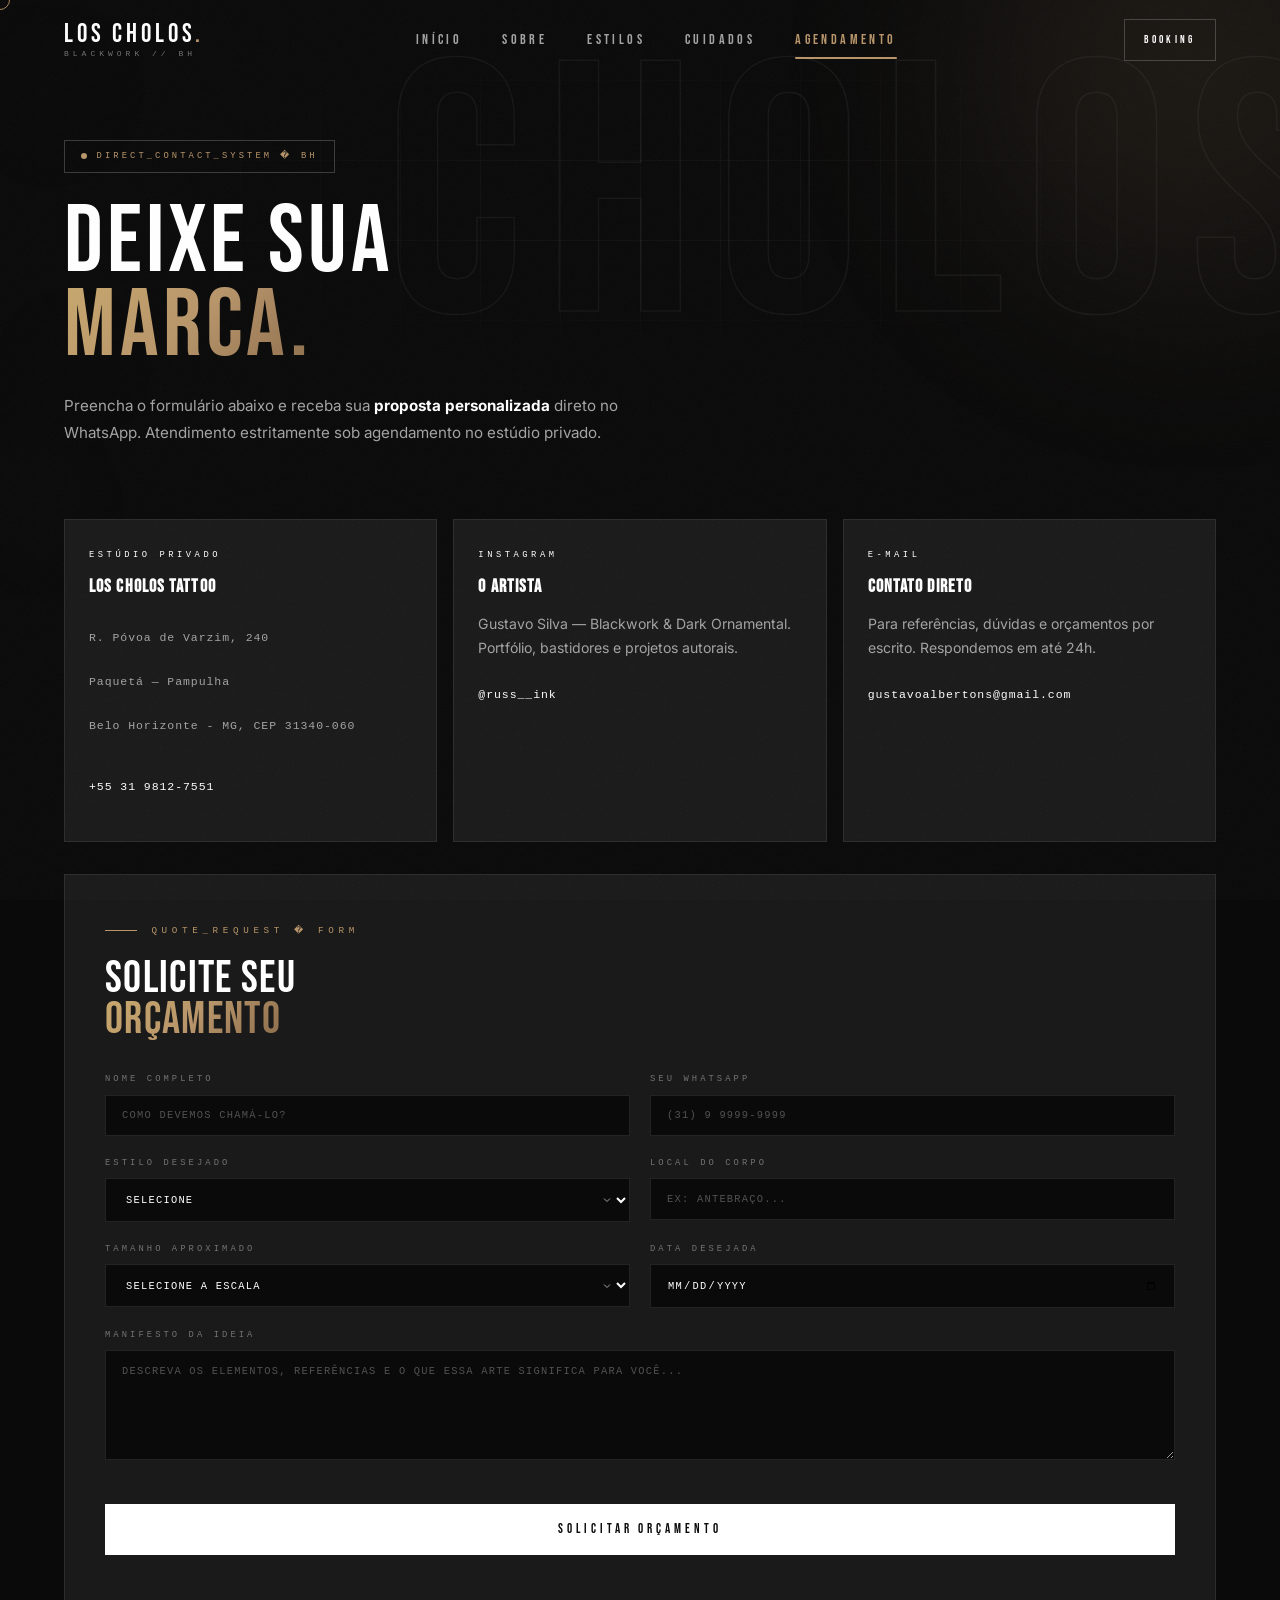
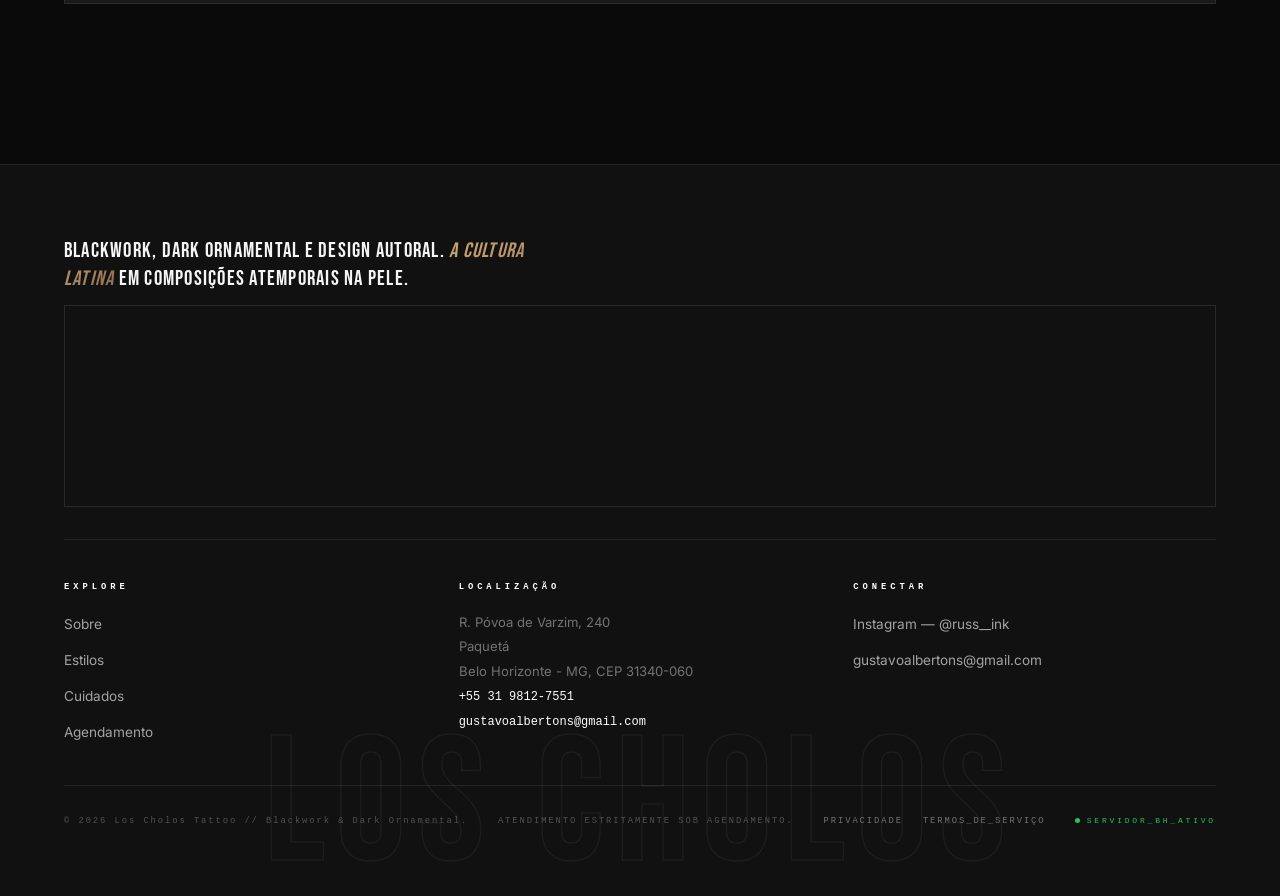
==== commit fd76963a: "Major cleanup: remove drafts, fix badges, reduce mobile motion, add social proof & prices" ====
--- a/agendamento.html
+++ b/agendamento.html
@@ -21,7 +21,7 @@
     <span class="grid-bg"></span>
     <span class="blob" style="width:420px;height:420px;top:-140px;right:-120px"></span>
     <div class="container" style="position:relative;z-index:1">
-      <div class="badge reveal"><span class="dot"></span> Direct_Contact_System // BH</div>
+      <div class="badge reveal"><span class="dot"></span> Direct_Contact_System � BH</div>
       <h1 class="h-page reveal" style="--rd:.1s;margin-top:1.75rem">Deixe sua<br /><span class="grad">Marca.</span></h1>
       <p class="lead reveal" style="--rd:.2s;margin-top:1.5rem">
         Preencha o formulário abaixo e receba sua <strong>proposta personalizada</strong> direto no WhatsApp. Atendimento estritamente sob agendamento no estúdio privado.
@@ -56,7 +56,7 @@
       <!-- ================= FORMULÁRIO ================= -->
       <div class="frame form-card reveal">
         <div class="section-head" style="margin-bottom:2rem">
-          <span class="eyebrow">Quote_Request // Form</span>
+          <span class="eyebrow">Quote_Request � Form</span>
           <h2 class="h-section" style="margin-top:1.2rem;font-size:clamp(1.8rem,4vw,2.8rem)">Solicite seu<br /><span class="grad">Orçamento</span></h2>
         </div>
 
--- a/css/style.css
+++ b/css/style.css
@@ -9,9 +9,9 @@
   --bg: #0a0a0a;
   --bg-2: #111111;
   --bg-3: #1a1a1a;
-  --copper: #ffffff;
-  --copper-light: #ffffff;
-  --copper-dark: #888888;
+  --ink: #B8956A;
+  --ink-light: #C9A96E;
+  --ink-dark: #8A6B4A;
   --cream: #ffffff;
   --white: #ffffff;
   --stone-200: #f5f5f5;
@@ -93,7 +93,7 @@
   filter: blur(120px);
   pointer-events: none;
   opacity: 0.12;
-  background: var(--copper);
+  background: var(--ink);
 }
 
 /* ---------- layout ---------- */
@@ -138,7 +138,7 @@
   text-transform: uppercase;
   color: var(--cream);
 }
-.logo-name .dot { color: var(--copper); }
+.logo-name .dot { color: var(--ink); }
 .logo-tag {
   font-family: var(--font-mono);
   font-size: 0.5rem;
@@ -160,19 +160,19 @@
   transition: color 0.3s;
 }
 .nav-link:hover { color: var(--white); }
-.nav-link.active { color: var(--copper); }
+.nav-link.active { color: var(--ink); }
 .nav-link.active::after {
   content: "";
   position: absolute;
   left: 0; right: 0; bottom: 0;
   height: 2px;
-  background: var(--copper);
+  background: var(--ink);
   border-radius: 1px;
 }
 
 .header-actions { display: flex; align-items: center; gap: 1rem; }
 .header-actions .icon-link { color: var(--stone-300); transition: color 0.3s; display: none; }
-.header-actions .icon-link:hover { color: var(--copper); }
+.header-actions .icon-link:hover { color: var(--ink); }
 
 /* ---------- BUTTONS ---------- */
 .btn {
@@ -191,7 +191,7 @@
   border-radius: 0;
   overflow: hidden;
   isolation: isolate;
-  transition: all 0.4s var(--ease);
+  transition: color 0.3s ease;
   white-space: nowrap;
 }
 .btn::before {
@@ -199,13 +199,14 @@
   position: absolute;
   inset: 0;
   z-index: -1;
-  background: #333333;
+  background: #B8956A;
   transform: scaleX(0);
   transform-origin: right;
-  transition: transform 0.5s var(--ease);
-}
-.btn:hover { color: #ffffff; }
+  transition: transform 0.5s cubic-bezier(0.16, 1, 0.3, 1);
+}
+.btn:hover { color: #0a0a0a; }
 .btn:hover::before { transform: scaleX(1); transform-origin: left; }
+.btn:active { background: #8A6B4A; }
 .btn svg { width: 14px; height: 14px; flex-shrink: 0; }
 
 .btn-outline {
@@ -213,8 +214,9 @@
   color: #ffffff;
   border: 1px solid rgba(255, 255, 255, 0.2);
 }
-.btn-outline::before { background: #ffffff; }
-.btn-outline:hover { color: #0a0a0a; }
+.btn-outline::before { background: #B8956A; }
+.btn-outline:hover { color: #0a0a0a; border-color: #B8956A; }
+.btn-outline:active { background: #8A6B4A; }
 
 .btn-sm { padding: 0.65rem 1.2rem; font-size: 0.7rem; }
 
@@ -274,7 +276,7 @@
   font-family: var(--font-mono);
   font-size: 0.55rem;
   letter-spacing: 0.2em;
-  color: var(--copper);
+  color: var(--ink);
 }
 .drawer-nav a:hover, .drawer-nav a.active { color: var(--white); transform: translateX(10px); }
 .drawer-social {
@@ -295,7 +297,7 @@
   letter-spacing: 0.15em;
   color: var(--stone-300);
 }
-.drawer-social a:hover { color: var(--copper); }
+.drawer-social a:hover { color: var(--ink); }
 
 /* ---------- BADGES ---------- */
 .badge {
@@ -308,13 +310,12 @@
   font-size: 0.55rem;
   letter-spacing: 0.35em;
   text-transform: uppercase;
-  color: var(--copper);
+  color: var(--ink);
 }
 .badge .dot {
   width: 6px; height: 6px;
   border-radius: 50%;
-  background: var(--copper);
-  animation: pulse 2s infinite;
+  background: var(--ink);
 }
 @keyframes pulse {
   0%, 100% { box-shadow: 0 0 0 0 rgba(255, 255, 255, 0.4); opacity: 1; }
@@ -326,16 +327,16 @@
   font-size: 0.58rem;
   letter-spacing: 0.5em;
   text-transform: uppercase;
-  color: var(--copper);
+  color: var(--ink);
   display: flex;
   align-items: center;
   gap: 0.9rem;
 }
-.eyebrow::before { content: ""; width: 32px; height: 1px; background: var(--copper); }
+.eyebrow::before { content: ""; width: 32px; height: 1px; background: var(--ink); }
 
 /* ---------- HEADINGS ---------- */
 .grad {
-  background: linear-gradient(135deg, var(--copper-light) 0%, var(--copper) 50%, var(--copper-dark) 100%);
+  background: linear-gradient(135deg, var(--ink-light) 0%, var(--ink) 50%, var(--ink-dark) 100%);
   -webkit-background-clip: text;
   background-clip: text;
   color: transparent;
@@ -499,7 +500,7 @@
   font-size: 1.1rem;
   letter-spacing: 0.4em;
   text-transform: uppercase;
-  color: var(--copper);
+  color: var(--ink);
   white-space: nowrap;
 }
 .marquee-item em { font-style: normal; color: var(--cream); }
@@ -533,7 +534,7 @@
   content: "";
   position: absolute;
   width: 0; height: 0;
-  border: 2px solid var(--copper);
+  border: 2px solid var(--ink);
   opacity: 0;
   transition: all 0.5s var(--ease);
   z-index: 3;
@@ -575,7 +576,7 @@
   font-family: var(--font-mono);
   font-size: 0.65rem;
   letter-spacing: 0.2em;
-  color: var(--copper);
+  color: var(--ink);
   padding-top: 0.3rem;
 }
 .num-item h3 {
@@ -595,11 +596,11 @@
   letter-spacing: 0.25em;
   text-transform: uppercase;
   border: 1px solid var(--line-strong);
-  color: var(--copper);
+  color: var(--ink);
   padding: 0.35rem 0.6rem;
   transition: all 0.3s;
 }
-.tag:hover { background: var(--copper); color: #000; }
+.tag:hover { background: var(--ink); color: #000; }
 
 /* ---------- GALLERY ---------- */
 .gallery-grid {
@@ -645,16 +646,32 @@
   color: var(--stone-500);
   text-transform: uppercase;
 }
-.slider-count b { color: var(--copper); font-weight: 600; }
+.slider-count b { color: var(--ink); font-weight: 600; }
 .slider-nav { display: flex; gap: 0.5rem; }
 .slider-btn {
+  position: relative;
   width: 44px; height: 44px;
-  border: 1px solid var(--line);
+  border: 1px solid rgba(255, 255, 255, 0.15);
   display: flex; align-items: center; justify-content: center;
-  color: var(--stone-300);
-  transition: all 0.3s;
-}
-.slider-btn:hover { border-color: var(--copper); color: var(--copper); }
+  color: #a3a3a3;
+  transition: color 0.3s ease;
+  overflow: hidden;
+  isolation: isolate;
+  background: transparent;
+}
+.slider-btn::before {
+  content: "";
+  position: absolute;
+  inset: 0;
+  z-index: -1;
+  background: #B8956A;
+  transform: scaleX(0);
+  transform-origin: right;
+  transition: transform 0.5s cubic-bezier(0.16, 1, 0.3, 1);
+}
+.slider-btn:hover { color: #0a0a0a; border-color: #B8956A; }
+.slider-btn:hover::before { transform: scaleX(1); transform-origin: left; }
+.slider-btn:active { background: #8A6B4A; }
 .slider-btn:disabled { opacity: 0.25; pointer-events: none; }
 .slider-btn svg { width: 15px; height: 15px; }
 
@@ -685,7 +702,7 @@
   font-size: 0.55rem;
   letter-spacing: 0.4em;
   text-transform: uppercase;
-  color: var(--copper);
+  color: var(--ink);
   margin: 1rem 0 0.4rem;
 }
 .project-card h3 {
@@ -771,7 +788,7 @@
   font-family: var(--font-mono);
   font-size: 0.55rem;
   letter-spacing: 0.35em;
-  color: var(--copper);
+  color: var(--ink);
 }
 .care-card h3 {
   font-family: var(--font-display);
@@ -890,8 +907,8 @@
   border-color: #ffffff;
   color: #ffffff;
 }
-.skill-tag small { font-family: var(--font-mono); color: var(--copper); font-size: 0.5rem; }
-.skill-tag:hover { border-color: var(--copper); color: var(--white); transform: translateY(-2px); }
+.skill-tag small { font-family: var(--font-mono); color: var(--ink); font-size: 0.5rem; }
+.skill-tag:hover { border-color: var(--ink); color: var(--white); transform: translateY(-2px); }
 
 /* ---------- PAGE HEADER ---------- */
 .page-hero { padding: 140px 0 3.5rem; overflow: hidden; }
@@ -906,7 +923,7 @@
   font-family: var(--font-mono); font-size: 0.6rem; letter-spacing: 0.3em; text-transform: uppercase;
   color: var(--stone-400); margin-bottom: 2rem; transition: all 0.3s;
 }
-.back-link:hover { color: var(--copper); gap: 0.8rem; }
+.back-link:hover { color: var(--ink); gap: 0.8rem; }
 
 .mono-note {
   font-family: var(--font-mono);
@@ -1042,12 +1059,26 @@
 
 /* ---------- BTN GHOST ---------- */
 .btn-ghost {
+  position: relative;
   background: transparent;
   color: #ffffff;
   border: 1px solid rgba(255, 255, 255, 0.2);
-}
-.btn-ghost::before { background: rgba(255, 255, 255, 0.1); }
-.btn-ghost:hover { color: #ffffff; }
+  overflow: hidden;
+  isolation: isolate;
+}
+.btn-ghost::before {
+  content: "";
+  position: absolute;
+  inset: 0;
+  z-index: -1;
+  background: #B8956A;
+  transform: scaleX(0);
+  transform-origin: right;
+  transition: transform 0.5s cubic-bezier(0.16, 1, 0.3, 1);
+}
+.btn-ghost:hover { color: #0a0a0a; border-color: #B8956A; }
+.btn-ghost:hover::before { transform: scaleX(1); transform-origin: left; }
+.btn-ghost:active { background: #8A6B4A; }
 
 /* ---------- ABOUT SPLIT ---------- */
 .about-split-grid {
@@ -1172,7 +1203,7 @@
 .cta-final-bg {
   position: absolute;
   inset: 0;
-  background: linear-gradient(135deg, var(--copper) 0%, var(--copper-dark) 100%);
+  background: linear-gradient(135deg, var(--ink) 0%, var(--ink-dark) 100%);
   opacity: 0.08;
 }
 .cta-final-title {
@@ -1258,7 +1289,7 @@
   font-size: 0.55rem;
   letter-spacing: 0.35em;
   text-transform: uppercase;
-  color: var(--copper);
+  color: var(--ink);
   margin-bottom: 2rem;
   backdrop-filter: blur(10px);
   background: rgba(10, 10, 10, 0.3);
@@ -1278,14 +1309,14 @@
 }
 .hero-dramatic-accent {
   color: transparent;
-  -webkit-text-stroke: 2px var(--copper);
+  -webkit-text-stroke: 2px var(--ink);
 }
 .hero-dramatic-sub {
   font-family: var(--font-mono);
   font-size: 0.65rem;
   letter-spacing: 0.55em;
   text-transform: uppercase;
-  color: var(--copper-light);
+  color: var(--ink-light);
   margin-top: 2rem;
 }
 .hero-dramatic-right {
@@ -1324,7 +1355,7 @@
 .hero-dramatic-scroll-line {
   width: 1px;
   height: 40px;
-  background: var(--copper);
+  background: var(--ink);
   animation: scrollPulse 2s ease-in-out infinite;
 }
 @keyframes scrollPulse {
@@ -1374,7 +1405,7 @@
 .intro-stat-num {
   font-family: var(--font-display);
   font-size: 2.5rem;
-  color: var(--copper);
+  color: var(--ink);
   line-height: 1;
 }
 .intro-stat-label {
@@ -1419,10 +1450,12 @@
   padding: 2.5rem 2rem;
   background: var(--bg-2);
   text-align: center;
-  transition: background 0.4s;
+  transition: background 0.4s, border-color 0.4s;
+  border: 1px solid transparent;
 }
 .process-step:hover, .process-step.is-touch-hover {
   background: var(--bg-3);
+  border-color: rgba(255, 215, 0, 0.3);
 }
 .process-step-num {
   position: absolute;
@@ -1430,13 +1463,22 @@
   left: 1rem;
   font-family: var(--font-display);
   font-size: 3rem;
-  color: transparent;
-  -webkit-text-stroke: 1px rgba(200, 117, 51, 0.2);
+  color: rgba(255, 215, 0, 0.25);
   line-height: 1;
+  transition: color 0.4s;
+}
+.process-step:hover .process-step-num,
+.process-step.is-touch-hover .process-step-num {
+  color: rgba(255, 215, 0, 0.6);
 }
 .process-step-icon {
-  color: var(--copper);
+  color: var(--ink);
   margin-bottom: 1.5rem;
+  transition: color 0.4s;
+}
+.process-step:hover .process-step-icon,
+.process-step.is-touch-hover .process-step-icon {
+  color: #B8956A;
 }
 .process-step-icon svg {
   width: 32px;
@@ -1476,7 +1518,7 @@
   font-size: 0.5rem;
   letter-spacing: 0.35em;
   text-transform: uppercase;
-  color: var(--copper);
+  color: var(--ink);
 }
 .location-detail-value {
   color: var(--cream);
@@ -1498,7 +1540,7 @@
   position: fixed;
   width: 20px;
   height: 20px;
-  border: 1px solid var(--copper);
+  border: 1px solid var(--ink);
   border-radius: 50%;
   pointer-events: none;
   z-index: 99999;
@@ -1509,13 +1551,13 @@
 .cursor.hidden { opacity: 0; }
 .cursor.active { 
   transform: translate(-50%, -50%) scale(2.5); 
-  background: rgba(200, 117, 51, 0.15);
-  border-color: var(--copper-light);
+  background: rgba(255, 215, 0, 0.15);
+  border-color: var(--ink-light);
 }
 .cursor.pointer { 
   transform: translate(-50%, -50%) scale(1.8); 
-  background: var(--copper);
-  border-color: var(--copper);
+  background: var(--ink);
+  border-color: var(--ink);
 }
 .cursor.pointer::after {
   content: "";
@@ -1598,7 +1640,7 @@
   content: "";
   position: absolute;
   inset: 0;
-  background: radial-gradient(circle at var(--mouse-x, 50%) var(--mouse-y, 50%), rgba(200, 117, 51, 0.15) 0%, transparent 50%);
+  background: radial-gradient(circle at var(--mouse-x, 50%) var(--mouse-y, 50%), rgba(255, 215, 0, 0.15) 0%, transparent 50%);
   opacity: 0;
   transition: opacity 0.4s;
   pointer-events: none;
@@ -1618,7 +1660,7 @@
   left: 0;
   width: 0;
   height: 1px;
-  background: var(--copper);
+  background: var(--ink);
   transition: width 0.4s cubic-bezier(0.23, 1, 0.32, 1);
 }
 .line-draw:hover::after {
@@ -1683,8 +1725,82 @@
 .separator {
   width: 60px;
   height: 2px;
-  background: var(--copper);
+  background: var(--ink);
   margin: 2rem 0;
+}
+
+/* ---------- ORNAMENTAL DIVIDER ---------- */
+.ornamental-divider {
+  display: flex;
+  align-items: center;
+  justify-content: center;
+  gap: 1rem;
+  margin: 3rem 0;
+  opacity: 0.4;
+}
+.ornamental-divider::before,
+.ornamental-divider::after {
+  content: "";
+  flex: 1;
+  height: 1px;
+  background: linear-gradient(to right, transparent, rgba(255, 255, 255, 0.3), transparent);
+}
+.ornamental-divider .dotwork {
+  display: flex;
+  gap: 4px;
+}
+.ornamental-divider .dotwork span {
+  width: 3px;
+  height: 3px;
+  background: var(--ink);
+  border-radius: 50%;
+}
+.ornamental-divider .dotwork span:nth-child(2) {
+  width: 5px;
+  height: 5px;
+}
+
+/* ---------- DOTWORK ACCENT ---------- */
+.dotwork-accent {
+  position: relative;
+  display: inline-block;
+}
+.dotwork-accent::before {
+  content: "";
+  position: absolute;
+  top: -8px;
+  left: 50%;
+  transform: translateX(-50%);
+  width: 40px;
+  height: 8px;
+  background-image: radial-gradient(circle, var(--ink) 1px, transparent 1px);
+  background-size: 6px 6px;
+  opacity: 0.5;
+}
+
+/* ---------- ORNAMENTAL CORNER ---------- */
+.ornamental-corner {
+  position: relative;
+}
+.ornamental-corner::before,
+.ornamental-corner::after {
+  content: "";
+  position: absolute;
+  width: 20px;
+  height: 20px;
+  border: 1px solid rgba(184, 149, 106, 0.3);
+}
+.ornamental-corner::before {
+  top: -1px;
+  left: -1px;
+  border-right: none;
+  border-bottom: none;
+}
+.ornamental-corner::after {
+  bottom: -1px;
+  right: -1px;
+  border-left: none;
+  border-top: none;
 }
 
 /* ---------- HORIZONTAL SCROLL TEXT ---------- */
@@ -1694,7 +1810,7 @@
   text-transform: uppercase;
   white-space: nowrap;
   color: transparent;
-  -webkit-text-stroke: 1px rgba(200, 117, 51, 0.2);
+  -webkit-text-stroke: 1px rgba(184, 149, 106, 0.2);
   animation: scrollText 20s linear infinite;
 }
 @keyframes scrollText {
